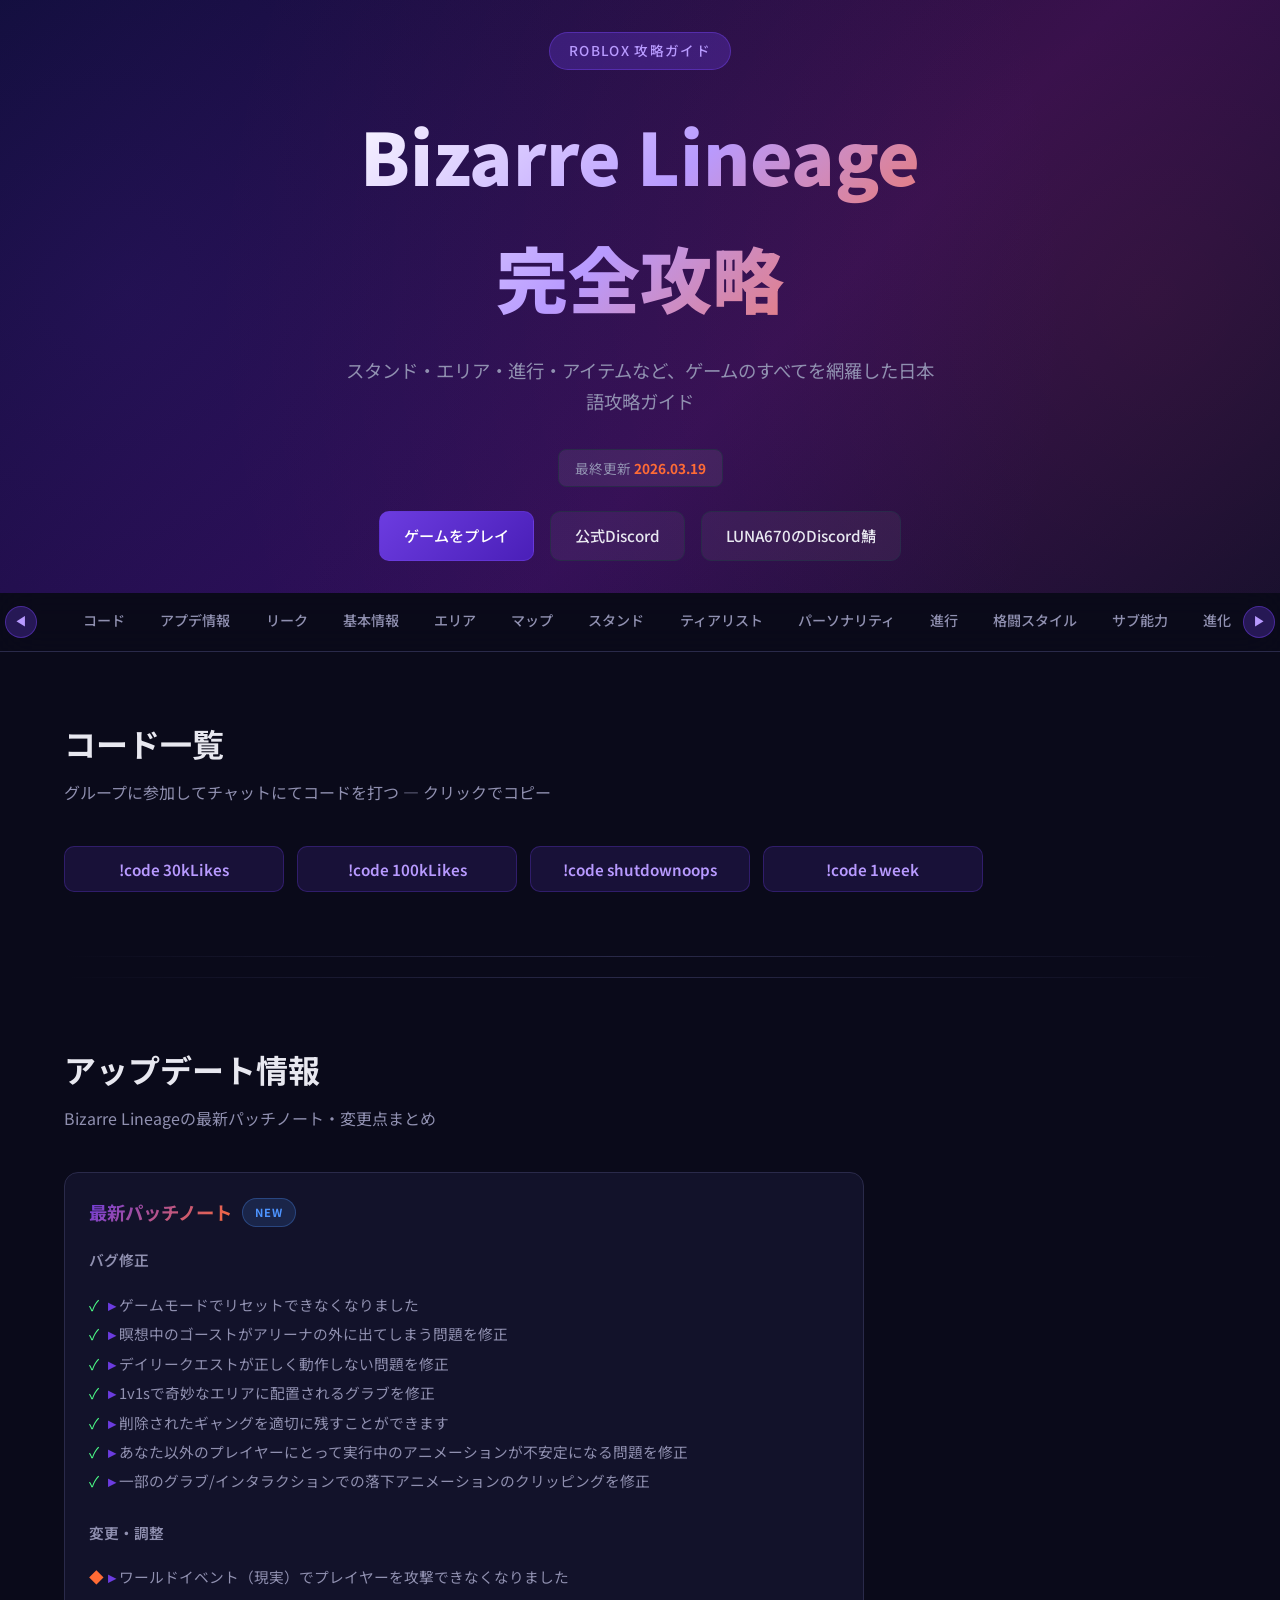
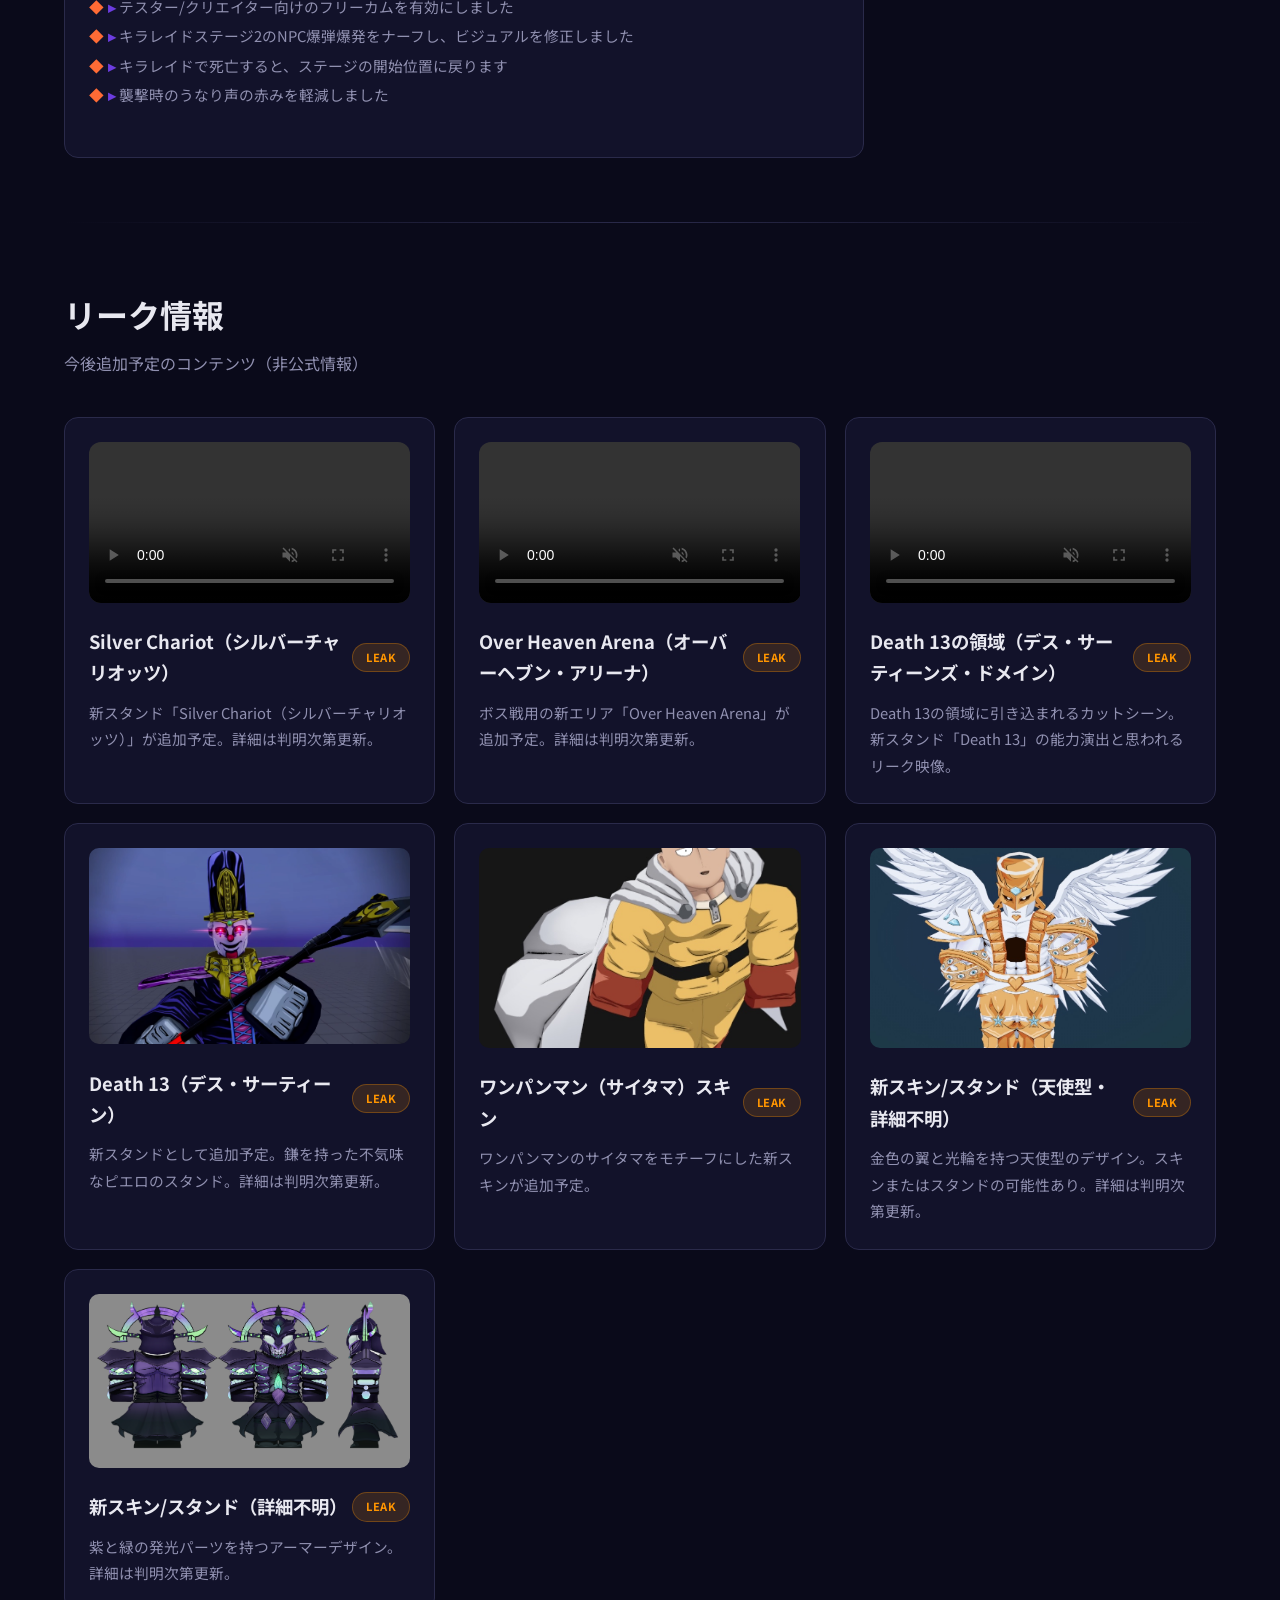
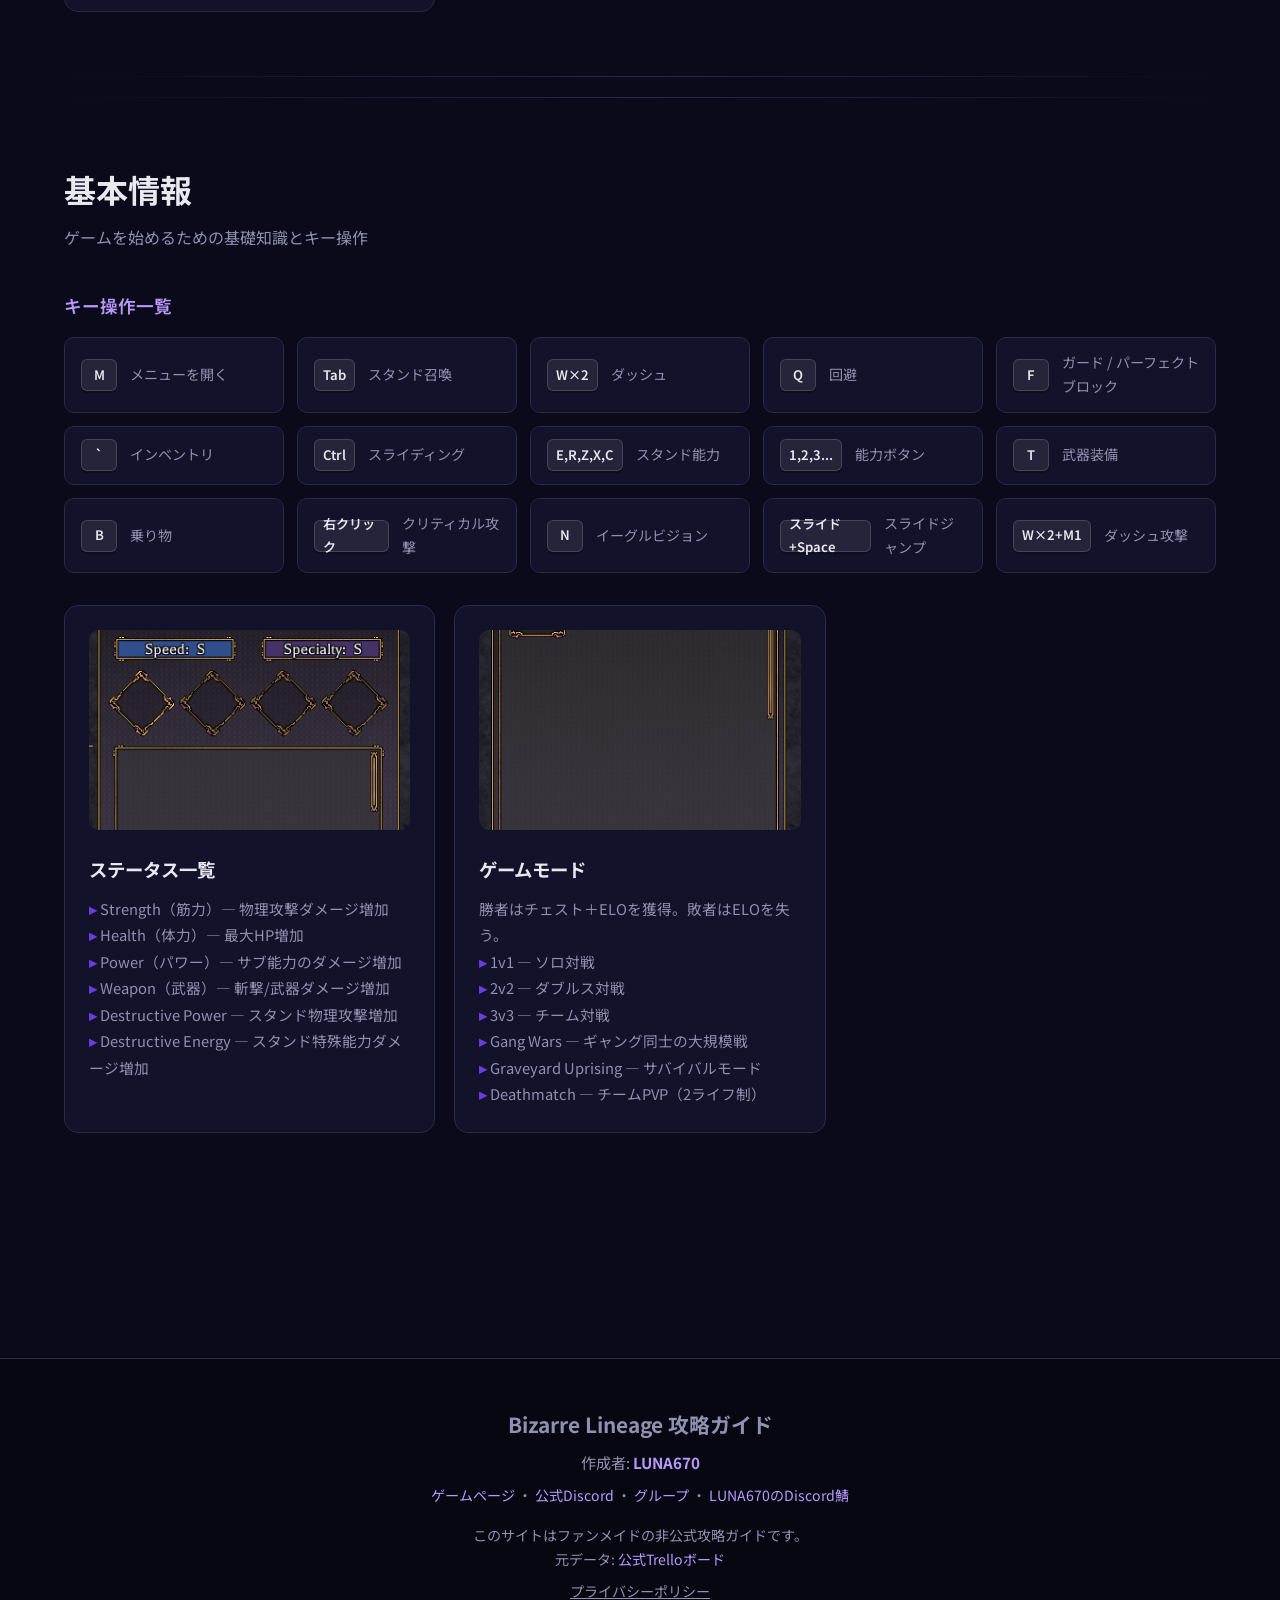
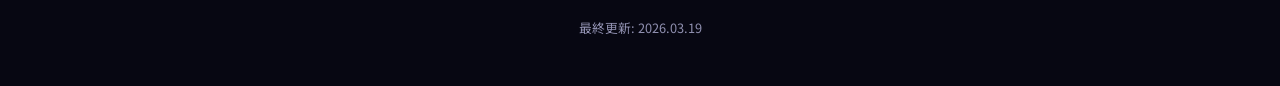
==== index.html @ 21f1dd63 "操作ビジュアル（キーボード・マウス図）セクションを削除 Co-Authored-By: Claude Opus 4.6 <noreply@anthropic.com>" ====
<!DOCTYPE html>
<html lang="ja">
<head>
    <meta charset="UTF-8">
    <meta name="viewport" content="width=device-width, initial-scale=1.0">
    <meta name="google-site-verification" content="OjzLDpk0ZIFm3S5Yfvn5ToalkK1sx17Od5MJH7kZYPw">
    <title>Roblox Bizarre Lineage 攻略 | Tier List / スタンド一覧</title>
    <meta name="description" content="Roblox Bizarre Lineageの日本語攻略ガイド。スタンドTier List・エリア・進行・アイテムなど、ゲームのすべてを網羅。">
    <meta property="og:title" content="Roblox Bizarre Lineage 攻略 | Tier List / スタンド一覧">
    <meta property="og:description" content="Roblox Bizarre Lineageの日本語攻略ガイド。スタンドTier List・エリア・進行・アイテムなど、ゲームのすべてを網羅。">
    <meta property="og:url" content="https://bizarre-lineage-guide.com/">
    <meta property="og:type" content="website">
    <meta property="og:site_name" content="Bizarre Lineage 攻略Wiki">
    <meta name="twitter:card" content="summary_large_image">
    <link rel="canonical" href="https://bizarre-lineage-guide.com/">
    <link rel="preconnect" href="https://fonts.googleapis.com">
    <link rel="preconnect" href="https://fonts.gstatic.com" crossorigin>
    <link href="https://fonts.googleapis.com/css2?family=Noto+Sans+JP:wght@300;400;500;700;900&display=swap" rel="stylesheet">
    <link rel="stylesheet" href="style.css">
    <script async src="https://pagead2.googlesyndication.com/pagead/js/adsbygoogle.js?client=ca-pub-7690063812675714" crossorigin="anonymous"></script>
</head>
<body>

<header class="hero">
    <div class="hero-content">
        <div class="hero-badge">ROBLOX 攻略ガイド</div>
        <h1>Bizarre Lineage<br>完全攻略</h1>
        <p>スタンド・エリア・進行・アイテムなど、ゲームのすべてを網羅した日本語攻略ガイド</p>
        <div style="display:flex; gap:1.5rem; justify-content:center; flex-wrap:wrap; margin-bottom:1.5rem;">
            <div style="background:rgba(255,255,255,.07); border:1px solid var(--border); border-radius:8px; padding:.4rem 1rem; font-size:.85rem;">
                <span style="color:var(--text-dim);">最終更新</span> <strong style="color:#ff6b35;">2026.03.19</strong>
            </div>
        </div>
        <div class="hero-links">
            <a href="https://www.roblox.com/games/14890802310/Bizarre-Lineage" target="_blank" class="btn-primary">ゲームをプレイ</a>
            <a href="https://discord.gg/bizarrelineage" target="_blank" class="btn-secondary">公式Discord</a>
            <a href="https://discord.gg/YpDSv6cF3Q" target="_blank" class="btn-secondary">LUNA670のDiscord鯖</a>
        </div>
    </div>
</header>

<nav class="nav-sticky">
    <button class="nav-arrow nav-arrow-left" onclick="document.querySelector('.nav-inner').scrollBy({left:-200,behavior:'smooth'})" aria-label="左へスクロール">&#9664;</button>
    <div class="nav-inner">
        <a href="#codes" class="nav-link">コード</a>
        <a href="#updates" class="nav-link">アプデ情報</a>
        <a href="#leaks" class="nav-link">リーク</a>
        <a href="#basics" class="nav-link">基本情報</a>
        <a href="areas.html" class="nav-link">エリア</a>
        <a href="map.html" class="nav-link">マップ</a>
        <a href="stands.html" class="nav-link">スタンド</a>
        <a href="stands.html#tierlist" class="nav-link">ティアリスト</a>
        <a href="fighting.html#personalities" class="nav-link">パーソナリティ</a>
        <a href="progression.html" class="nav-link">進行</a>
        <a href="fighting.html" class="nav-link">格闘スタイル</a>
        <a href="fighting.html#sub-abilities" class="nav-link">サブ能力</a>
        <a href="progression.html#evolutions" class="nav-link">進化</a>
        <a href="items.html" class="nav-link">アイテム</a>
        <a href="mechanics.html" class="nav-link">ゲーム仕様</a>
        <a href="mechanics.html#traits" class="nav-link">トレイト</a>
        <a href="mechanics.html#skins" class="nav-link">スキン</a>
        <a href="mechanics.html#accessories" class="nav-link">アクセサリー</a>
        <a href="npcs.html" class="nav-link">NPC</a>
        <a href="npcs.html#comments" class="nav-link">コメント</a>
    </div>
    <button class="nav-arrow nav-arrow-right" onclick="document.querySelector('.nav-inner').scrollBy({left:200,behavior:'smooth'})" aria-label="右へスクロール">&#9654;</button>
</nav>

<main class="container">

    <!-- ===== コード ===== -->
    <section id="codes">
        <div class="section-header">
            <h2>コード一覧</h2>
            <p>グループに参加してチャットにてコードを打つ — クリックでコピー</p>
        </div>
        <div style="display:grid; grid-template-columns:repeat(auto-fill,minmax(220px,1fr)); gap:.8rem;">
            <button class="code-copy-btn" onclick="copyCode(this)">!code 30kLikes</button>
            <button class="code-copy-btn" onclick="copyCode(this)">!code 100kLikes</button>
            <button class="code-copy-btn" onclick="copyCode(this)">!code shutdownoops</button>
            <button class="code-copy-btn" onclick="copyCode(this)">!code 1week</button>
        </div>
    </section>

    <hr class="section-divider">

    <!-- 広告: セクション間 -->
    <div style="text-align:center; margin:20px auto; max-width:800px;">
        <ins class="adsbygoogle"
             style="display:block"
             data-ad-format="autorelaxed"
             data-ad-client="ca-pub-7690063812675714"
             data-ad-slot="6572091550"></ins>
        <script>(adsbygoogle = window.adsbygoogle || []).push({});</script>
    </div>

    <hr class="section-divider">

    <!-- ===== アップデート情報 ===== -->
    <section id="updates">
        <div class="section-header">
            <h2>アップデート情報</h2>
            <p>Bizarre Lineageの最新パッチノート・変更点まとめ</p>
        </div>

        <div class="card" style="max-width:800px;">
            <h3 style="display:flex; align-items:center; gap:.6rem; margin-bottom:1.2rem;">
                <span style="background:linear-gradient(135deg,var(--primary),var(--accent)); -webkit-background-clip:text; -webkit-text-fill-color:transparent; background-clip:text;">最新パッチノート</span>
                <span class="rarity-badge rarity-rare" style="font-size:.7rem;">NEW</span>
            </h3>

            <p class="sub-label">バグ修正</p>
            <ul style="list-style:none; padding:0; margin-bottom:1.5rem;">
                <li style="color:var(--text-dim); font-size:.92rem; line-height:2; padding-left:1.2rem; position:relative;"><span style="position:absolute; left:0; color:var(--uncommon);">&#10003;</span>ゲームモードでリセットできなくなりました</li>
                <li style="color:var(--text-dim); font-size:.92rem; line-height:2; padding-left:1.2rem; position:relative;"><span style="position:absolute; left:0; color:var(--uncommon);">&#10003;</span>瞑想中のゴーストがアリーナの外に出てしまう問題を修正</li>
                <li style="color:var(--text-dim); font-size:.92rem; line-height:2; padding-left:1.2rem; position:relative;"><span style="position:absolute; left:0; color:var(--uncommon);">&#10003;</span>デイリークエストが正しく動作しない問題を修正</li>
                <li style="color:var(--text-dim); font-size:.92rem; line-height:2; padding-left:1.2rem; position:relative;"><span style="position:absolute; left:0; color:var(--uncommon);">&#10003;</span>1v1sで奇妙なエリアに配置されるグラブを修正</li>
                <li style="color:var(--text-dim); font-size:.92rem; line-height:2; padding-left:1.2rem; position:relative;"><span style="position:absolute; left:0; color:var(--uncommon);">&#10003;</span>削除されたギャングを適切に残すことができます</li>
                <li style="color:var(--text-dim); font-size:.92rem; line-height:2; padding-left:1.2rem; position:relative;"><span style="position:absolute; left:0; color:var(--uncommon);">&#10003;</span>あなた以外のプレイヤーにとって実行中のアニメーションが不安定になる問題を修正</li>
                <li style="color:var(--text-dim); font-size:.92rem; line-height:2; padding-left:1.2rem; position:relative;"><span style="position:absolute; left:0; color:var(--uncommon);">&#10003;</span>一部のグラブ/インタラクションでの落下アニメーションのクリッピングを修正</li>
            </ul>

            <p class="sub-label">変更・調整</p>
            <ul style="list-style:none; padding:0; margin-bottom:1.5rem;">
                <li style="color:var(--text-dim); font-size:.92rem; line-height:2; padding-left:1.2rem; position:relative;"><span style="position:absolute; left:0; color:var(--accent);">&#9670;</span>ワールドイベント（現実）でプレイヤーを攻撃できなくなりました</li>
                <li style="color:var(--text-dim); font-size:.92rem; line-height:2; padding-left:1.2rem; position:relative;"><span style="position:absolute; left:0; color:var(--accent);">&#9670;</span>テスター/クリエイター向けのフリーカムを有効にしました</li>
                <li style="color:var(--text-dim); font-size:.92rem; line-height:2; padding-left:1.2rem; position:relative;"><span style="position:absolute; left:0; color:var(--accent);">&#9670;</span>キラレイドステージ2のNPC爆弾爆発をナーフし、ビジュアルを修正しました</li>
                <li style="color:var(--text-dim); font-size:.92rem; line-height:2; padding-left:1.2rem; position:relative;"><span style="position:absolute; left:0; color:var(--accent);">&#9670;</span>キラレイドで死亡すると、ステージの開始位置に戻ります</li>
                <li style="color:var(--text-dim); font-size:.92rem; line-height:2; padding-left:1.2rem; position:relative;"><span style="position:absolute; left:0; color:var(--accent);">&#9670;</span>襲撃時のうなり声の赤みを軽減しました</li>
            </ul>

        </div>
    </section>

    <hr class="section-divider">

    <!-- ===== リーク情報 ===== -->
    <section id="leaks">
        <div class="section-header">
            <h2>リーク情報</h2>
            <p>今後追加予定のコンテンツ（非公式情報）</p>
        </div>

        <div class="card-grid">
            <div class="card">
                <video src="images/SCAwk.mp4" class="card-img" controls muted playsinline preload="metadata" style="width:100%; border-radius:12px;"></video>
                <h3 style="display:flex; align-items:center; gap:.6rem;">
                    Silver Chariot（シルバーチャリオッツ）
                    <span class="rarity-badge rarity-legendary" style="font-size:.7rem;">LEAK</span>
                </h3>
                <p style="color:var(--text-dim); font-size:.92rem;">新スタンド「Silver Chariot（シルバーチャリオッツ）」が追加予定。詳細は判明次第更新。</p>
            </div>
            <div class="card">
                <video src="images/OverHeaven.mp4" class="card-img" controls muted playsinline preload="metadata" style="width:100%; border-radius:12px;"></video>
                <h3 style="display:flex; align-items:center; gap:.6rem;">
                    Over Heaven Arena（オーバーヘブン・アリーナ）
                    <span class="rarity-badge rarity-legendary" style="font-size:.7rem;">LEAK</span>
                </h3>
                <p style="color:var(--text-dim); font-size:.92rem;">ボス戦用の新エリア「Over Heaven Arena」が追加予定。詳細は判明次第更新。</p>
            </div>
            <div class="card">
                <video src="images/Death132.mp4" class="card-img" controls muted playsinline preload="metadata" style="width:100%; border-radius:12px;"></video>
                <h3 style="display:flex; align-items:center; gap:.6rem;">
                    Death 13の領域（デス・サーティーンズ・ドメイン）
                    <span class="rarity-badge rarity-legendary" style="font-size:.7rem;">LEAK</span>
                </h3>
                <p style="color:var(--text-dim); font-size:.92rem;">Death 13の領域に引き込まれるカットシーン。新スタンド「Death 13」の能力演出と思われるリーク映像。</p>
            </div>
            <div class="card">
                <img src="images/death13_leak.png" alt="Death 13 リーク" class="card-img" loading="lazy">
                <h3 style="display:flex; align-items:center; gap:.6rem;">
                    Death 13（デス・サーティーン）
                    <span class="rarity-badge rarity-legendary" style="font-size:.7rem;">LEAK</span>
                </h3>
                <p style="color:var(--text-dim); font-size:.92rem;">新スタンドとして追加予定。鎌を持った不気味なピエロのスタンド。詳細は判明次第更新。</p>
            </div>
            <div class="card">
                <img src="images/leak-onepunchman-skin.png" alt="ワンパンマン スキン リーク" class="card-img" loading="lazy">
                <h3 style="display:flex; align-items:center; gap:.6rem;">
                    ワンパンマン（サイタマ）スキン
                    <span class="rarity-badge rarity-legendary" style="font-size:.7rem;">LEAK</span>
                </h3>
                <p style="color:var(--text-dim); font-size:.92rem;">ワンパンマンのサイタマをモチーフにした新スキンが追加予定。</p>
            </div>
            <div class="card">
                <img src="images/leak-golden-angel.png" alt="金色の天使 リーク" class="card-img" loading="lazy">
                <h3 style="display:flex; align-items:center; gap:.6rem;">
                    新スキン/スタンド（天使型・詳細不明）
                    <span class="rarity-badge rarity-legendary" style="font-size:.7rem;">LEAK</span>
                </h3>
                <p style="color:var(--text-dim); font-size:.92rem;">金色の翼と光輪を持つ天使型のデザイン。スキンまたはスタンドの可能性あり。詳細は判明次第更新。</p>
            </div>
            <div class="card">
                <img src="images/leak-purple-samurai.png" alt="紫の侍アーマー リーク" class="card-img" loading="lazy">
                <h3 style="display:flex; align-items:center; gap:.6rem;">
                    新スキン/スタンド（詳細不明）
                    <span class="rarity-badge rarity-legendary" style="font-size:.7rem;">LEAK</span>
                </h3>
                <p style="color:var(--text-dim); font-size:.92rem;">紫と緑の発光パーツを持つアーマーデザイン。詳細は判明次第更新。</p>
            </div>
        </div>
    </section>

    <hr class="section-divider">

    <!-- 広告: セクション間 -->
    <div style="text-align:center; margin:20px auto; max-width:800px;">
        <ins class="adsbygoogle"
             style="display:block"
             data-ad-format="autorelaxed"
             data-ad-client="ca-pub-7690063812675714"
             data-ad-slot="6572091550"></ins>
        <script>(adsbygoogle = window.adsbygoogle || []).push({});</script>
    </div>

    <hr class="section-divider">

    <!-- ===== 基本情報 ===== -->
    <section id="basics">
        <div class="section-header">
            <h2>基本情報</h2>
            <p>ゲームを始めるための基礎知識とキー操作</p>
        </div>

        <h3 class="sub-label">キー操作一覧</h3>
        <div class="keybind-grid" style="margin-bottom:2rem;">
            <div class="keybind"><kbd>M</kbd><span>メニューを開く</span></div>
            <div class="keybind"><kbd>Tab</kbd><span>スタンド召喚</span></div>
            <div class="keybind"><kbd>W×2</kbd><span>ダッシュ</span></div>
            <div class="keybind"><kbd>Q</kbd><span>回避</span></div>
            <div class="keybind"><kbd>F</kbd><span>ガード / パーフェクトブロック</span></div>
            <div class="keybind"><kbd>`</kbd><span>インベントリ</span></div>
            <div class="keybind"><kbd>Ctrl</kbd><span>スライディング</span></div>
            <div class="keybind"><kbd>E,R,Z,X,C</kbd><span>スタンド能力</span></div>
            <div class="keybind"><kbd>1,2,3...</kbd><span>能力ボタン</span></div>
            <div class="keybind"><kbd>T</kbd><span>武器装備</span></div>
            <div class="keybind"><kbd>B</kbd><span>乗り物</span></div>
            <div class="keybind"><kbd>右クリック</kbd><span>クリティカル攻撃</span></div>
            <div class="keybind"><kbd>N</kbd><span>イーグルビジョン</span></div>
            <div class="keybind"><kbd>スライド+Space</kbd><span>スライドジャンプ</span></div>
            <div class="keybind"><kbd>W×2+M1</kbd><span>ダッシュ攻撃</span></div>
        </div>

        <div class="card-grid">
            <div class="card">
                <img src="images/b4ab077ac46b.png" alt="メニュー" class="card-img" loading="lazy">
                <h3>ステータス一覧</h3>
                <ul>
                    <li>Strength（筋力）— 物理攻撃ダメージ増加</li>
                    <li>Health（体力）— 最大HP増加</li>
                    <li>Power（パワー）— サブ能力のダメージ増加</li>
                    <li>Weapon（武器）— 斬撃/武器ダメージ増加</li>
                    <li>Destructive Power — スタンド物理攻撃増加</li>
                    <li>Destructive Energy — スタンド特殊能力ダメージ増加</li>
                </ul>
            </div>
            <div class="card">
                <img src="images/0baf09f88f7b.png" alt="ゲームモード" class="card-img" loading="lazy">
                <h3>ゲームモード</h3>
                <p>勝者はチェスト＋ELOを獲得。敗者はELOを失う。</p>
                <ul>
                    <li>1v1 — ソロ対戦</li>
                    <li>2v2 — ダブルス対戦</li>
                    <li>3v3 — チーム対戦</li>
                    <li>Gang Wars — ギャング同士の大規模戦</li>
                    <li>Graveyard Uprising — サバイバルモード</li>
                    <li>Deathmatch — チームPVP（2ライフ制）</li>
                </ul>
            </div>
        </div>
    </section>

    <!-- 広告 -->
    <div style="text-align:center; margin:2rem auto; max-width:100%; overflow:hidden;">
        <ins class="adsbygoogle"
             style="display:inline-block;width:728px;height:90px"
             data-ad-client="ca-pub-7690063812675714"
             data-ad-slot="9898425606"></ins>
        <script>(adsbygoogle = window.adsbygoogle || []).push({});</script>
    </div>

</main>

<footer>
    <div class="footer-inner">
        <p style="margin-bottom:.5rem; font-weight:700; font-size:1.3rem;">Bizarre Lineage 攻略ガイド</p>
        <p style="margin-bottom:.5rem; font-size:.95rem;">作成者: <strong style="color:#b89aff;">LUNA670</strong></p>
        <p style="margin-bottom:1rem;">
            <a href="https://www.roblox.com/games/14890802310/Bizarre-Lineage" target="_blank">ゲームページ</a> ・
            <a href="https://discord.gg/bizarrelineage" target="_blank">公式Discord</a> ・
            <a href="https://www.roblox.com/communities/33161040/Bizarre-Collective" target="_blank">グループ</a> ・
            <a href="https://discord.gg/YpDSv6cF3Q" target="_blank">LUNA670のDiscord鯖</a>
        </p>
        <p>このサイトはファンメイドの非公式攻略ガイドです。<br>元データ: <a href="https://trello.com/b/wtzgwqIf" target="_blank">公式Trelloボード</a></p>
        <p style="margin-top:.5rem;"><a href="#" onclick="document.getElementById('privacy-modal').style.display='flex';return false;" style="color:var(--text-dim); text-decoration:underline;">プライバシーポリシー</a></p>
        <p style="margin-top:.8rem; font-size:.8rem; color:var(--text-dim);">最終更新: 2026.03.19</p>
    </div>
</footer>

<!-- プライバシーポリシー モーダル -->
<div id="privacy-modal" style="display:none; position:fixed; inset:0; z-index:9999; background:rgba(0,0,0,.7); align-items:center; justify-content:center; padding:1rem;" onclick="if(event.target===this)this.style.display='none'">
    <div style="background:var(--card-bg,#1a1a2e); border:1px solid var(--border,#333); border-radius:12px; max-width:640px; width:100%; max-height:80vh; overflow-y:auto; padding:2rem; position:relative;">
        <button onclick="document.getElementById('privacy-modal').style.display='none'" style="position:absolute; top:1rem; right:1rem; background:none; border:none; color:#fff; font-size:1.5rem; cursor:pointer;">&times;</button>
        <h2 style="margin-top:0; font-size:1.3rem;">プライバシーポリシー</h2>
        <p style="font-size:.9rem; line-height:1.8; color:var(--text-dim,#aaa);">
            当サイト（bizarre-lineage-guide.com）は、以下の方針に基づき運営しています。
        </p>
        <h3 style="font-size:1rem; margin-top:1.2rem;">広告について</h3>
        <p style="font-size:.85rem; line-height:1.8; color:var(--text-dim,#aaa);">
            当サイトでは、Google AdSense による広告配信を行っています。Google はユーザーの興味に基づいた広告を表示するために Cookie を使用することがあります。詳しくは <a href="https://policies.google.com/technologies/ads?hl=ja" target="_blank" style="color:#ff6b35;">Google のポリシー</a>をご確認ください。
        </p>
        <h3 style="font-size:1rem; margin-top:1.2rem;">アクセス解析について</h3>
        <p style="font-size:.85rem; line-height:1.8; color:var(--text-dim,#aaa);">
            当サイトでは、Google Analytics を利用してアクセス情報を収集しています。データは匿名で収集されており、個人を特定するものではありません。詳しくは <a href="https://marketingplatform.google.com/about/analytics/terms/jp/" target="_blank" style="color:#ff6b35;">Google Analytics 利用規約</a>をご確認ください。
        </p>
        <h3 style="font-size:1rem; margin-top:1.2rem;">コメント機能について</h3>
        <p style="font-size:.85rem; line-height:1.8; color:var(--text-dim,#aaa);">
            当サイトのコメント機能は匿名で利用できます。投稿内容は Firebase Firestore に保存されますが、個人情報の入力は不要です。
        </p>
        <h3 style="font-size:1rem; margin-top:1.2rem;">免責事項</h3>
        <p style="font-size:.85rem; line-height:1.8; color:var(--text-dim,#aaa);">
            当サイトは「Bizarre Lineage」の非公式ファンサイトです。掲載情報の正確性には努めていますが、内容を保証するものではありません。ゲーム内のデータや仕様は予告なく変更される場合があります。
        </p>
        <h3 style="font-size:1rem; margin-top:1.2rem;">お問い合わせ</h3>
        <p style="font-size:.85rem; line-height:1.8; color:var(--text-dim,#aaa);">
            ご質問やご要望は <a href="https://discord.gg/YpDSv6cF3Q" target="_blank" style="color:#ff6b35;">Discord サーバー</a>までお願いします。
        </p>
    </div>
</div>

<script>
    function copyCode(btn) {
        navigator.clipboard.writeText(btn.textContent).then(() => {
            const orig = btn.textContent;
            btn.textContent = 'Copied!';
            btn.classList.add('copied');
            setTimeout(() => { btn.textContent = orig; btn.classList.remove('copied'); }, 1500);
        });
    }
    const sections = document.querySelectorAll('section[id]');
    const navLinks = document.querySelectorAll('.nav-link[href^="#"]');
    window.addEventListener('scroll', () => {
        let current = '';
        sections.forEach(s => { if (scrollY >= s.offsetTop - 100) current = s.id; });
        navLinks.forEach(l => { l.classList.toggle('active', l.getAttribute('href') === '#' + current); });
    });
    navLinks.forEach(l => l.addEventListener('click', e => {
        e.preventDefault();
        document.querySelector(l.getAttribute('href'))?.scrollIntoView({ behavior:'smooth', block:'start' });
    }));
</script>

<script async src="https://www.googletagmanager.com/gtag/js?id=G-JEYRF0CQYB"></script>
<script>
    window.dataLayer = window.dataLayer || [];
    function gtag(){dataLayer.push(arguments);}
    gtag('js', new Date());
    gtag('config', 'G-JEYRF0CQYB');
</script>
</body>
</html>
---- style.css ----
:root {
    --primary: #6c3ce0; --primary-dark: #4a1fb8;
    --accent: #ff6b35; --accent-glow: #ff8c5a;
    --bg-dark: #0a0a1a; --bg-card: #12122a; --bg-card-hover: #1a1a3a;
    --text: #e8e8f0; --text-dim: #9090b0; --border: #2a2a4a;
    --legendary: #ff9500; --mythical: #b44dff; --rare: #4d94ff;
    --uncommon: #4dff88; --common: #999; --secret: #ff4d6a;
}
* { margin:0; padding:0; box-sizing:border-box; }
body { font-family:'Noto Sans JP',sans-serif; background:var(--bg-dark); color:var(--text); line-height:1.7; overflow-x:hidden; }

/* Hero */
.hero { position:relative; min-height:60vh; display:flex; align-items:center; justify-content:center; text-align:center; background:linear-gradient(135deg,#0a0a2e,#1a0a3e 30%,#2a0a4e 60%,#0a0a2e); overflow:hidden; }
.hero::before { content:''; position:absolute; top:-50%; left:-50%; width:200%; height:200%; background:radial-gradient(circle at 30% 50%,rgba(108,60,224,.15),transparent 50%),radial-gradient(circle at 70% 50%,rgba(255,107,53,.1),transparent 50%); animation:hf 15s ease-in-out infinite; }
@keyframes hf { 0%,100%{transform:translate(0,0)} 50%{transform:translate(-2%,2%) rotate(1deg)} }
.hero-content { position:relative; z-index:2; padding:2rem; }
.hero-badge { display:inline-block; background:rgba(108,60,224,.3); border:1px solid rgba(108,60,224,.5); padding:.4rem 1.2rem; border-radius:50px; font-size:.85rem; font-weight:500; letter-spacing:.1em; color:#b89aff; margin-bottom:1.5rem; }
.hero h1 { font-size:clamp(2.5rem,6vw,4.5rem); font-weight:900; background:linear-gradient(135deg,#fff,#b89aff 50%,#ff6b35); -webkit-background-clip:text; -webkit-text-fill-color:transparent; background-clip:text; margin-bottom:1rem; }
.hero p { font-size:1.15rem; color:var(--text-dim); max-width:600px; margin:0 auto 2rem; }
.hero-links { display:flex; gap:1rem; justify-content:center; flex-wrap:wrap; }
.hero-links a { display:inline-flex; align-items:center; gap:.5rem; padding:.7rem 1.5rem; border-radius:10px; text-decoration:none; font-weight:500; font-size:.95rem; transition:all .3s; }
.btn-primary { background:linear-gradient(135deg,var(--primary),var(--primary-dark)); color:#fff; border:1px solid rgba(108,60,224,.5); }
.btn-primary:hover { transform:translateY(-2px); box-shadow:0 8px 25px rgba(108,60,224,.4); }
.btn-secondary { background:rgba(255,255,255,.05); color:var(--text); border:1px solid var(--border); }
.btn-secondary:hover { background:rgba(255,255,255,.1); transform:translateY(-2px); }

/* Site Header (subpages) */
.site-header { background:linear-gradient(135deg,#0a0a2e,#1a0a3e 50%,#0a0a2e); border-bottom:1px solid var(--border); padding:1.5rem 0; }
.site-header-inner { max-width:1200px; margin:0 auto; padding:0 1.5rem; display:flex; align-items:center; justify-content:space-between; flex-wrap:wrap; gap:.8rem; }
.site-logo { font-size:1.5rem; font-weight:900; background:linear-gradient(135deg,#fff,#b89aff 50%,#ff6b35); -webkit-background-clip:text; -webkit-text-fill-color:transparent; background-clip:text; text-decoration:none; }
.site-header-badge { display:inline-block; background:rgba(108,60,224,.3); border:1px solid rgba(108,60,224,.5); padding:.25rem .8rem; border-radius:50px; font-size:.78rem; font-weight:500; letter-spacing:.1em; color:#b89aff; }

/* Nav */
.nav-sticky { position:sticky; top:0; z-index:100; background:rgba(10,10,26,.9); backdrop-filter:blur(20px); border-bottom:1px solid var(--border); display:flex; align-items:center; }
.nav-arrow { background:rgba(108,60,224,.3); border:1px solid rgba(108,60,224,.5); color:#b89aff; width:32px; height:32px; border-radius:50%; cursor:pointer; font-size:.8rem; display:flex; align-items:center; justify-content:center; flex-shrink:0; margin:0 .3rem; transition:all .3s; }
.nav-arrow:hover { background:rgba(108,60,224,.6); color:#fff; }
@media (max-width:768px) { .nav-arrow { width:28px; height:28px; font-size:.7rem; margin:0 .15rem; } }
.nav-inner { max-width:1200px; margin:0 auto; padding:0 1.5rem; display:flex; overflow-x:auto; scrollbar-width:thin; scrollbar-color:var(--primary) transparent; -webkit-overflow-scrolling:touch; }
.nav-inner::-webkit-scrollbar { height:4px; }
.nav-inner::-webkit-scrollbar-track { background:transparent; }
.nav-inner::-webkit-scrollbar-thumb { background:var(--primary); border-radius:4px; }
.nav-link { padding:1rem 1.1rem; color:var(--text-dim); text-decoration:none; font-size:.88rem; font-weight:500; white-space:nowrap; border-bottom:2px solid transparent; transition:all .3s; }
.nav-link:hover,.nav-link.active { color:var(--text); border-bottom-color:var(--primary); }

/* Common */
.container { max-width:1200px; margin:0 auto; padding:0 1.5rem; }
section { padding:4rem 0; }
.section-header { margin-bottom:2.5rem; }
.section-header h2 { font-size:2rem; font-weight:700; }
.section-header p { color:var(--text-dim); margin-top:.5rem; }
.section-divider { border:none; height:1px; background:linear-gradient(90deg,transparent,var(--border),transparent); }
.sub-label { font-size:1.1rem; margin-bottom:1rem; color:#b89aff; font-weight:600; }

/* Code Copy */
.code-copy-btn { background:rgba(108,60,224,.15); border:1px solid rgba(108,60,224,.3); border-radius:10px; padding:.7rem 1rem; color:#b89aff; font-size:.95rem; font-weight:600; font-family:'Noto Sans JP',monospace; cursor:pointer; transition:all .3s; text-align:center; }
.code-copy-btn:hover { background:rgba(108,60,224,.3); transform:translateY(-2px); box-shadow:0 4px 15px rgba(108,60,224,.3); }
.code-copy-btn.copied { background:rgba(77,255,136,.15); border-color:rgba(77,255,136,.3); color:var(--uncommon); }

/* Cards */
.card-grid { display:grid; grid-template-columns:repeat(auto-fill,minmax(320px,1fr)); gap:1.2rem; }
.card { background:var(--bg-card); border:1px solid var(--border); border-radius:14px; padding:1.5rem; transition:all .3s; }
.card:hover { background:var(--bg-card-hover); border-color:rgba(108,60,224,.3); transform:translateY(-3px); box-shadow:0 8px 30px rgba(0,0,0,.3); }
.card h3 { font-size:1.15rem; font-weight:700; margin-bottom:.7rem; }
.card p,.card li { color:var(--text-dim); font-size:.92rem; line-height:1.8; }
.card ul { list-style:none; padding:0; }
.card ul li::before { content:'▸ '; color:var(--primary); font-weight:bold; }
.card-img { width:100%; border-radius:10px; margin-bottom:1rem; object-fit:cover; max-height:200px; }

/* Stands */
.stand-grid { display:grid; grid-template-columns:repeat(auto-fill,minmax(340px,1fr)); gap:1.5rem; }
.stand-card { background:var(--bg-card); border:1px solid var(--border); border-radius:16px; overflow:hidden; transition:all .3s; }
.stand-card:hover { transform:translateY(-4px); box-shadow:0 12px 40px rgba(0,0,0,.4); }
.stand-card-header { padding:1.2rem 1.5rem; display:flex; align-items:center; justify-content:space-between; }
.stand-card-header h3 { font-size:1.2rem; font-weight:700; }
.stand-card-img { width:100%; height:220px; object-fit:cover; border-bottom:1px solid var(--border); }
.rarity-badge { padding:.25rem .8rem; border-radius:50px; font-size:.75rem; font-weight:700; letter-spacing:.05em; }
.rarity-legendary { background:rgba(255,149,0,.15); color:var(--legendary); border:1px solid rgba(255,149,0,.3); }
.rarity-mythical { background:rgba(180,77,255,.15); color:var(--mythical); border:1px solid rgba(180,77,255,.3); }
.rarity-rare { background:rgba(77,148,255,.15); color:var(--rare); border:1px solid rgba(77,148,255,.3); }
.rarity-uncommon { background:rgba(77,255,136,.15); color:var(--uncommon); border:1px solid rgba(77,255,136,.3); }
.rarity-common { background:rgba(153,153,153,.15); color:var(--common); border:1px solid rgba(153,153,153,.3); }
.rarity-secret { background:rgba(255,77,106,.15); color:var(--secret); border:1px solid rgba(255,77,106,.3); }
.legendary-border { border-color:rgba(255,149,0,.3); }
.mythical-border { border-color:rgba(180,77,255,.3); }
.rare-border { border-color:rgba(77,148,255,.3); }
.uncommon-border { border-color:rgba(77,255,136,.3); }
.stand-card-body { padding:0 1.5rem 1.5rem; }
.move-list { display:flex; flex-wrap:wrap; gap:.4rem; }
.move-tag { background:rgba(255,255,255,.06); border:1px solid rgba(255,255,255,.08); padding:.3rem .7rem; border-radius:8px; font-size:.82rem; color:var(--text-dim); transition:all .2s; }
.move-tag:hover { background:rgba(108,60,224,.15); border-color:rgba(108,60,224,.3); color:var(--text); }
.move-tag.special { background:rgba(255,107,53,.12); border-color:rgba(255,107,53,.25); color:var(--accent-glow); }

/* Area */
.area-grid { display:grid; grid-template-columns:repeat(auto-fill,minmax(280px,1fr)); gap:1.2rem; }
.area-card { background:var(--bg-card); border:1px solid var(--border); border-radius:14px; padding:1.5rem; transition:all .3s; position:relative; overflow:hidden; }
.area-card::before { content:''; position:absolute; top:0; left:0; right:0; height:3px; background:linear-gradient(90deg,var(--primary),var(--accent)); opacity:0; transition:opacity .3s; }
.area-card:hover::before { opacity:1; }
.area-card:hover { background:var(--bg-card-hover); transform:translateY(-3px); box-shadow:0 8px 30px rgba(0,0,0,.3); }
.area-card h3 { font-size:1.1rem; font-weight:700; margin-bottom:.5rem; }
.bus-stop { display:inline-block; background:rgba(108,60,224,.15); color:#b89aff; padding:.2rem .6rem; border-radius:6px; font-size:.78rem; font-weight:500; margin-bottom:.7rem; }
.area-card p { color:var(--text-dim); font-size:.9rem; }
.npc-tag { display:inline-block; background:rgba(255,255,255,.06); padding:.2rem .6rem; border-radius:6px; font-size:.8rem; margin:.2rem .2rem 0 0; color:var(--text-dim); }

/* Progress */
.progress-steps { display:flex; flex-direction:column; gap:1rem; }
.step { display:flex; gap:1.2rem; align-items:flex-start; }
.step-num { flex-shrink:0; width:40px; height:40px; background:linear-gradient(135deg,var(--primary),var(--primary-dark)); border-radius:12px; display:flex; align-items:center; justify-content:center; font-weight:700; font-size:1.1rem; }
.step-content h4 { font-weight:700; margin-bottom:.3rem; }
.step-content p { color:var(--text-dim); font-size:.92rem; }

/* Table */
.item-table { width:100%; border-collapse:separate; border-spacing:0; background:var(--bg-card); border-radius:14px; overflow:hidden; border:1px solid var(--border); }
.item-table thead th { background:rgba(108,60,224,.12); padding:1rem 1.2rem; text-align:left; font-weight:600; font-size:.9rem; color:#b89aff; border-bottom:1px solid var(--border); }
.item-table tbody td { padding:.8rem 1.2rem; border-bottom:1px solid rgba(255,255,255,.03); font-size:.9rem; color:var(--text-dim); }
.item-table tbody tr:hover td { background:rgba(255,255,255,.02); }
.item-table tbody tr:last-child td { border-bottom:none; }

/* Keybinds */
.keybind-grid { display:grid; grid-template-columns:repeat(auto-fill,minmax(200px,1fr)); gap:.8rem; }
.keybind { display:flex; align-items:center; gap:.8rem; padding:.8rem 1rem; background:var(--bg-card); border:1px solid var(--border); border-radius:10px; }
kbd { display:inline-flex; align-items:center; justify-content:center; min-width:36px; height:32px; padding:0 .5rem; background:rgba(255,255,255,.08); border:1px solid rgba(255,255,255,.15); border-radius:6px; font-family:'Noto Sans JP',monospace; font-size:.82rem; font-weight:600; color:var(--text); box-shadow:0 2px 0 rgba(0,0,0,.3); }
.keybind span { font-size:.88rem; color:var(--text-dim); }

/* Styles */
.style-card { background:var(--bg-card); border:1px solid var(--border); border-radius:14px; padding:1.5rem; margin-bottom:1.2rem; }
.style-card h3 { font-size:1.2rem; font-weight:700; margin-bottom:.3rem; }
.style-card .trainer { color:var(--text-dim); font-size:.88rem; margin-bottom:1rem; }
.style-card-img { width:100%; max-height:180px; object-fit:cover; border-radius:10px; margin-bottom:1rem; }
.style-moves { display:grid; grid-template-columns:repeat(auto-fill,minmax(250px,1fr)); gap:.8rem; }
.style-move { background:rgba(255,255,255,.03); border:1px solid rgba(255,255,255,.05); border-radius:10px; padding:.8rem 1rem; }
.style-move h4 { font-size:.95rem; font-weight:600; margin-bottom:.3rem; }
.style-move p { font-size:.82rem; color:var(--text-dim); }

/* Trait */
.trait-grid { display:grid; grid-template-columns:repeat(auto-fill,minmax(300px,1fr)); gap:1rem; }
.trait-card { background:var(--bg-card); border:1px solid var(--border); border-radius:12px; padding:1.2rem; transition:all .3s; }
.trait-card:hover { background:var(--bg-card-hover); transform:translateY(-2px); }
.trait-card h4 { font-weight:700; margin-bottom:.3rem; display:flex; align-items:center; gap:.5rem; flex-wrap:wrap; }
.trait-source { font-size:.75rem; background:rgba(108,60,224,.15); color:#b89aff; padding:.15rem .5rem; border-radius:4px; }
.trait-card p { font-size:.88rem; color:var(--text-dim); }

/* Personality */
.personality-grid { display:grid; grid-template-columns:repeat(auto-fill,minmax(280px,1fr)); gap:.8rem; }
.personality-card { background:var(--bg-card); border:1px solid var(--border); border-radius:12px; padding:1rem 1.2rem; transition:all .3s; }
.personality-card:hover { background:var(--bg-card-hover); transform:translateY(-2px); }
.personality-card h4 { font-weight:700; font-size:.95rem; margin-bottom:.3rem; display:flex; align-items:center; gap:.5rem; }
.personality-card p { font-size:.85rem; color:var(--text-dim); }

/* DD */
.dd-tiers { display:grid; grid-template-columns:repeat(auto-fill,minmax(200px,1fr)); gap:.8rem; margin-top:1rem; }
.dd-tier { background:var(--bg-card); border:1px solid var(--border); border-radius:10px; padding:1rem; text-align:center; }
.dd-tier .tier-num { font-size:1.5rem; font-weight:900; color:var(--mythical); margin-bottom:.3rem; }
.dd-tier p { font-size:.85rem; color:var(--text-dim); }

/* Sub img */
.sub-img { width:100%; max-height:180px; object-fit:cover; border-radius:10px; margin-bottom:.8rem; }
.gif-preview { width:100%; border-radius:8px; margin-top:.5rem; max-height:140px; object-fit:cover; }

/* Tabs */
.tab-buttons { display:flex; gap:.5rem; flex-wrap:wrap; margin-bottom:1.5rem; }
.tab-btn { padding:.5rem 1.2rem; background:rgba(255,255,255,.05); border:1px solid var(--border); border-radius:10px; color:var(--text-dim); font-family:'Noto Sans JP',sans-serif; font-size:.9rem; font-weight:500; cursor:pointer; transition:all .3s; }
.tab-btn:hover { background:rgba(108,60,224,.15); color:var(--text); }
.tab-btn.active { background:linear-gradient(135deg,var(--primary),var(--primary-dark)); border-color:var(--primary); color:#fff; }
.tab-content { display:none; }
.tab-content.active { display:block; }

/* Perks */
.perk-section { margin-top:.8rem; padding-top:.8rem; border-top:1px solid rgba(255,255,255,.05); }
.perk-section-title { font-size:.78rem; font-weight:600; color:#b89aff; margin-bottom:.5rem; letter-spacing:.05em; }
.perk-item { background:rgba(108,60,224,.06); border:1px solid rgba(108,60,224,.12); border-radius:8px; padding:.5rem .7rem; margin-bottom:.4rem; }
.perk-item h5 { font-size:.82rem; font-weight:600; color:var(--text); margin-bottom:.15rem; }
.perk-item p { font-size:.78rem; color:var(--text-dim); line-height:1.5; }

/* Skin Grid */
.skin-stand-section { margin-bottom:2rem; }
.skin-stand-title { font-size:1.15rem; font-weight:700; margin-bottom:1rem; padding-bottom:.5rem; border-bottom:1px solid var(--border); }
.skin-grid { display:grid; grid-template-columns:repeat(auto-fill,minmax(200px,1fr)); gap:1rem; }
.skin-card { background:var(--bg-card); border:1px solid var(--border); border-radius:12px; overflow:hidden; transition:all .3s; }
.skin-card:hover { transform:translateY(-3px); box-shadow:0 8px 25px rgba(0,0,0,.3); border-color:rgba(108,60,224,.3); }
.skin-card img { width:100%; height:160px; object-fit:cover; }
.skin-card-name { padding:.6rem .8rem; font-size:.85rem; font-weight:600; text-align:center; }

/* Accessory Grid */
.acc-grid { display:grid; grid-template-columns:repeat(auto-fill,minmax(260px,1fr)); gap:1rem; }
.acc-card { background:var(--bg-card); border:1px solid var(--border); border-radius:12px; overflow:hidden; transition:all .3s; display:flex; flex-direction:column; }
.acc-card:hover { transform:translateY(-3px); box-shadow:0 8px 25px rgba(0,0,0,.3); }
.acc-card img { width:100%; height:150px; object-fit:cover; }
.acc-card-body { padding:.8rem 1rem; flex:1; }
.acc-card-body h4 { font-size:.92rem; font-weight:700; margin-bottom:.3rem; }
.acc-card-body p { font-size:.82rem; color:var(--text-dim); }

/* NPC Grid */
.npc-grid { display:grid; grid-template-columns:repeat(auto-fill,minmax(300px,1fr)); gap:1.2rem; }
.npc-card { background:var(--bg-card); border:1px solid var(--border); border-radius:14px; overflow:hidden; transition:all .3s; }
.npc-card:hover { transform:translateY(-3px); box-shadow:0 8px 30px rgba(0,0,0,.3); border-color:rgba(108,60,224,.3); }
.npc-card img { width:100%; height:200px; object-fit:cover; }
.npc-card-body { padding:1rem 1.2rem; }
.npc-card-body h4 { font-size:1rem; font-weight:700; margin-bottom:.3rem; }
.npc-card-body .npc-location { font-size:.82rem; color:#b89aff; margin-bottom:.5rem; }
.npc-card-body p { font-size:.88rem; color:var(--text-dim); }

/* Footer */
footer { background:rgba(0,0,0,.3); border-top:1px solid var(--border); padding:3rem 0; margin-top:2rem; }
.footer-inner { max-width:1200px; margin:0 auto; padding:0 1.5rem; text-align:center; color:var(--text-dim); font-size:.88rem; }
.footer-inner a { color:#b89aff; text-decoration:none; }
.footer-inner a:hover { text-decoration:underline; }

::-webkit-scrollbar { width:8px; }
::-webkit-scrollbar-track { background:var(--bg-dark); }
::-webkit-scrollbar-thumb { background:var(--border); border-radius:4px; }

@media(max-width:768px) {
    .card-grid,.stand-grid,.area-grid,.personality-grid { grid-template-columns:1fr; }
    .keybind-grid { grid-template-columns:repeat(2,1fr); }
    .hero { min-height:50vh; }
    section { padding:2.5rem 0; }
}
@media(max-width:480px) { .keybind-grid { grid-template-columns:1fr; } .hero-links { flex-direction:column; align-items:center; } }

/* Quest Steps (横スクロール) */
.quest-steps-scroll { display:flex; align-items:center; gap:.6rem; overflow-x:auto; padding:.5rem 0 .8rem; scrollbar-width:thin; scrollbar-color:var(--primary) transparent; -webkit-overflow-scrolling:touch; }
.quest-steps-scroll::-webkit-scrollbar { height:4px; }
.quest-steps-scroll::-webkit-scrollbar-track { background:transparent; }
.quest-steps-scroll::-webkit-scrollbar-thumb { background:var(--primary); border-radius:4px; }
.quest-step-card { flex:0 0 180px; background:rgba(108,60,224,.08); border:1px solid rgba(108,60,224,.2); border-radius:12px; padding:.8rem; position:relative; transition:all .3s; }
.quest-step-card:hover { background:rgba(108,60,224,.15); border-color:rgba(108,60,224,.4); transform:translateY(-2px); }
.quest-step-num { display:inline-flex; align-items:center; justify-content:center; width:24px; height:24px; background:linear-gradient(135deg,var(--primary),var(--primary-dark)); border-radius:8px; font-size:.8rem; font-weight:700; margin-bottom:.5rem; }
.quest-step-card h5 { font-size:.85rem; font-weight:700; margin-bottom:.3rem; color:var(--text); }
.quest-step-card p { font-size:.78rem; color:var(--text-dim); line-height:1.5; }
.quest-step-arrow { flex-shrink:0; color:rgba(108,60,224,.5); font-size:.9rem; }
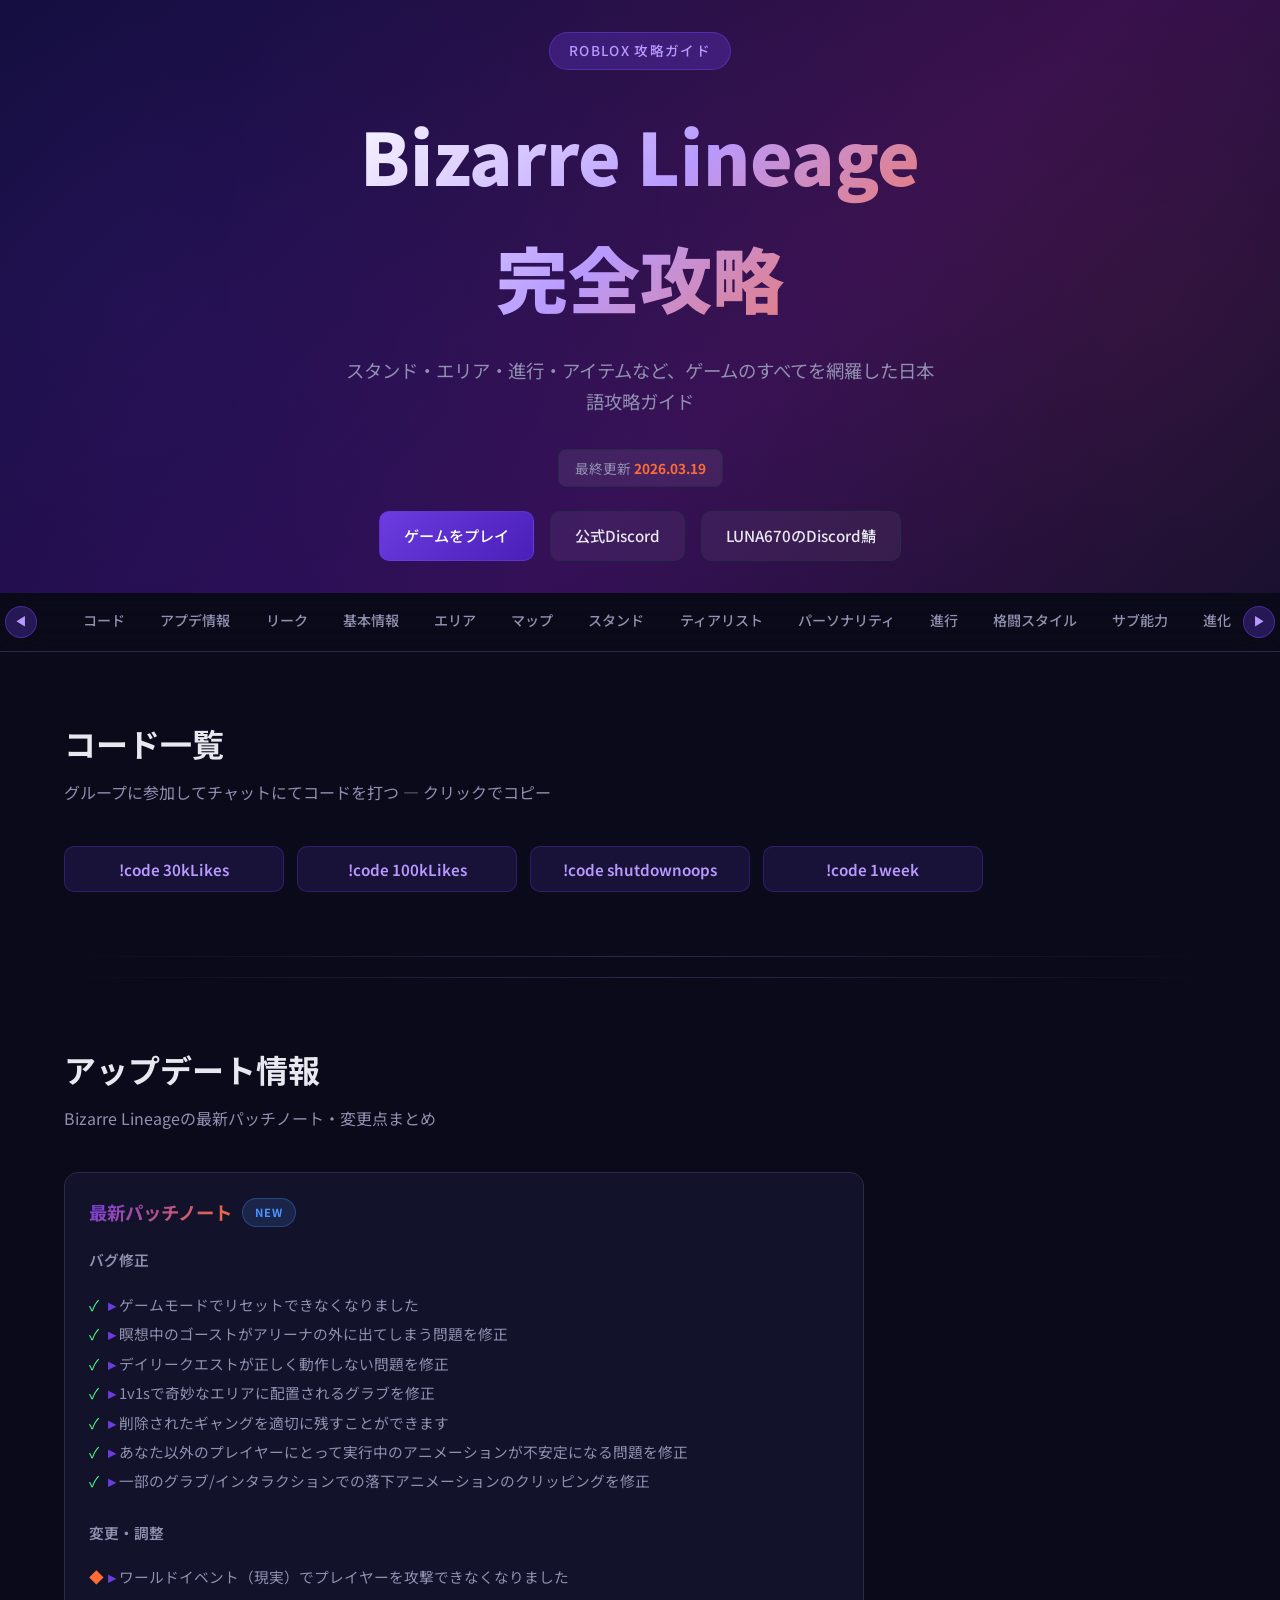
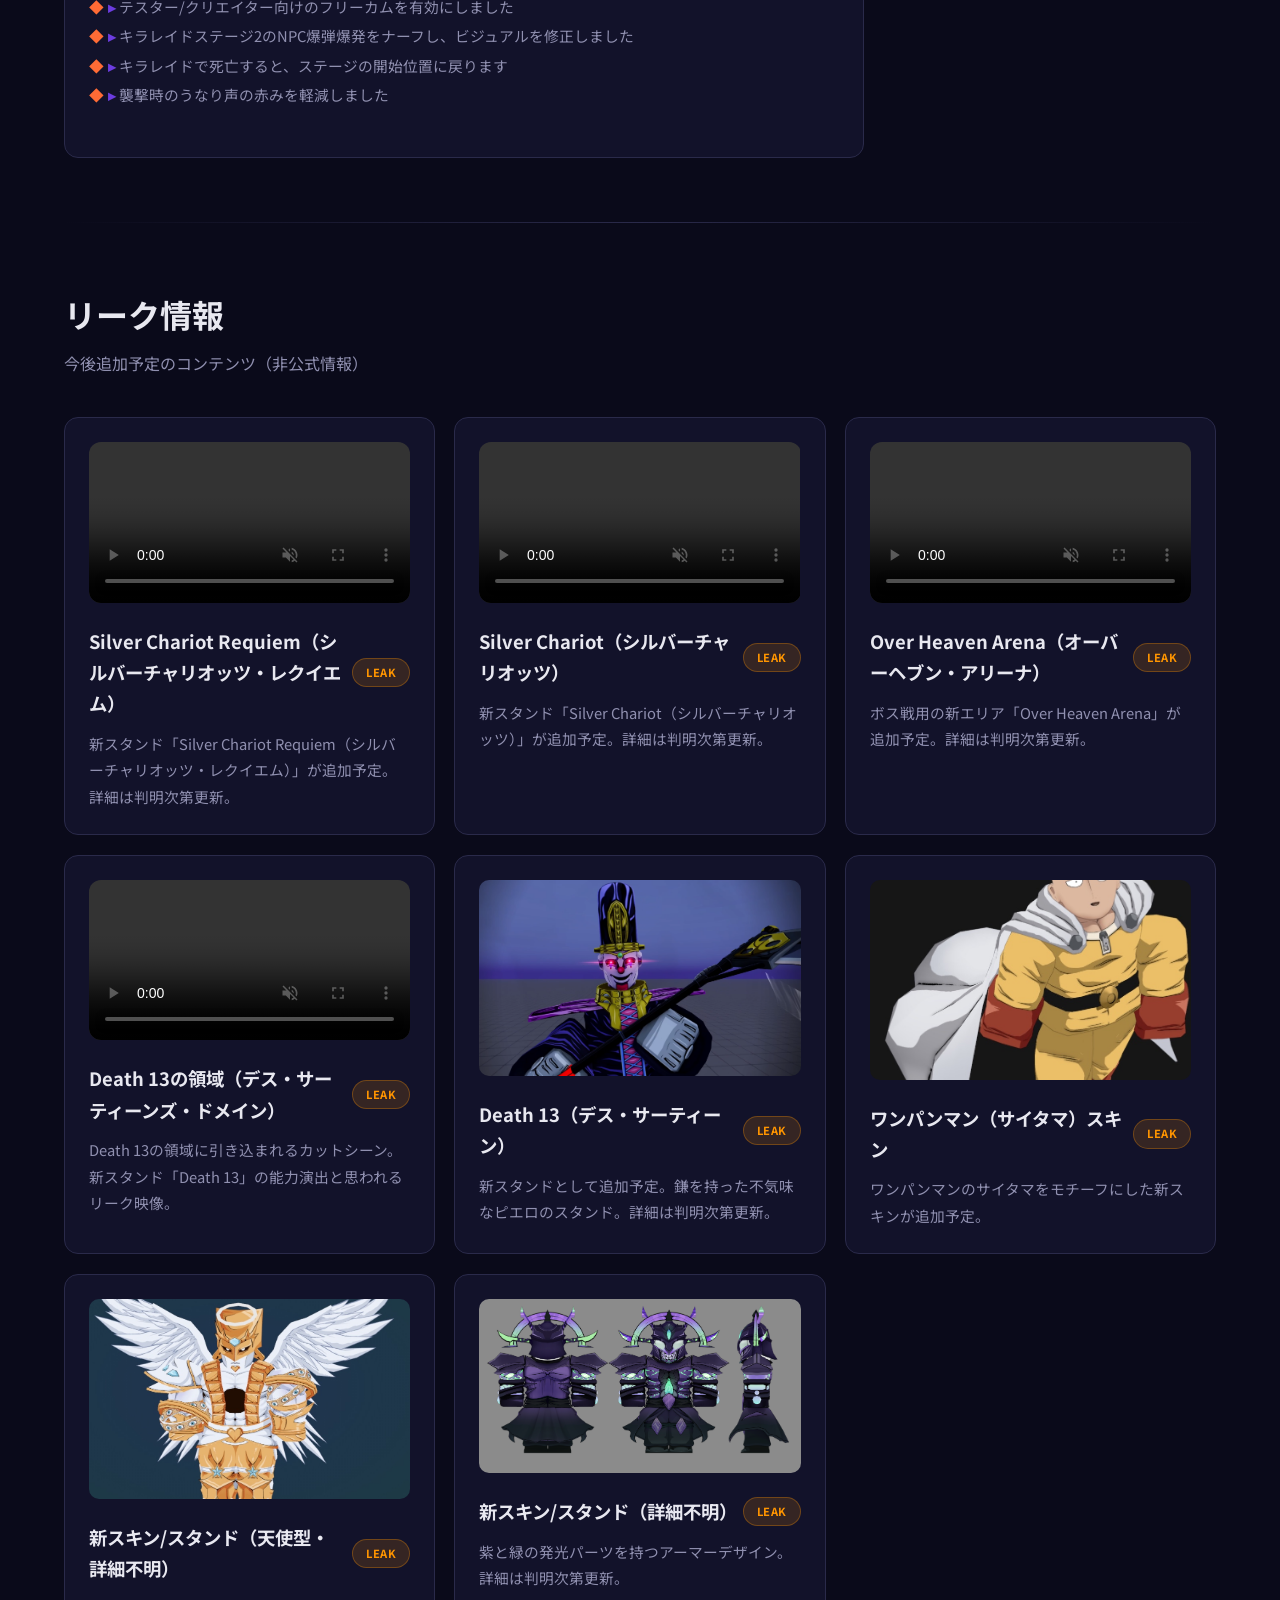
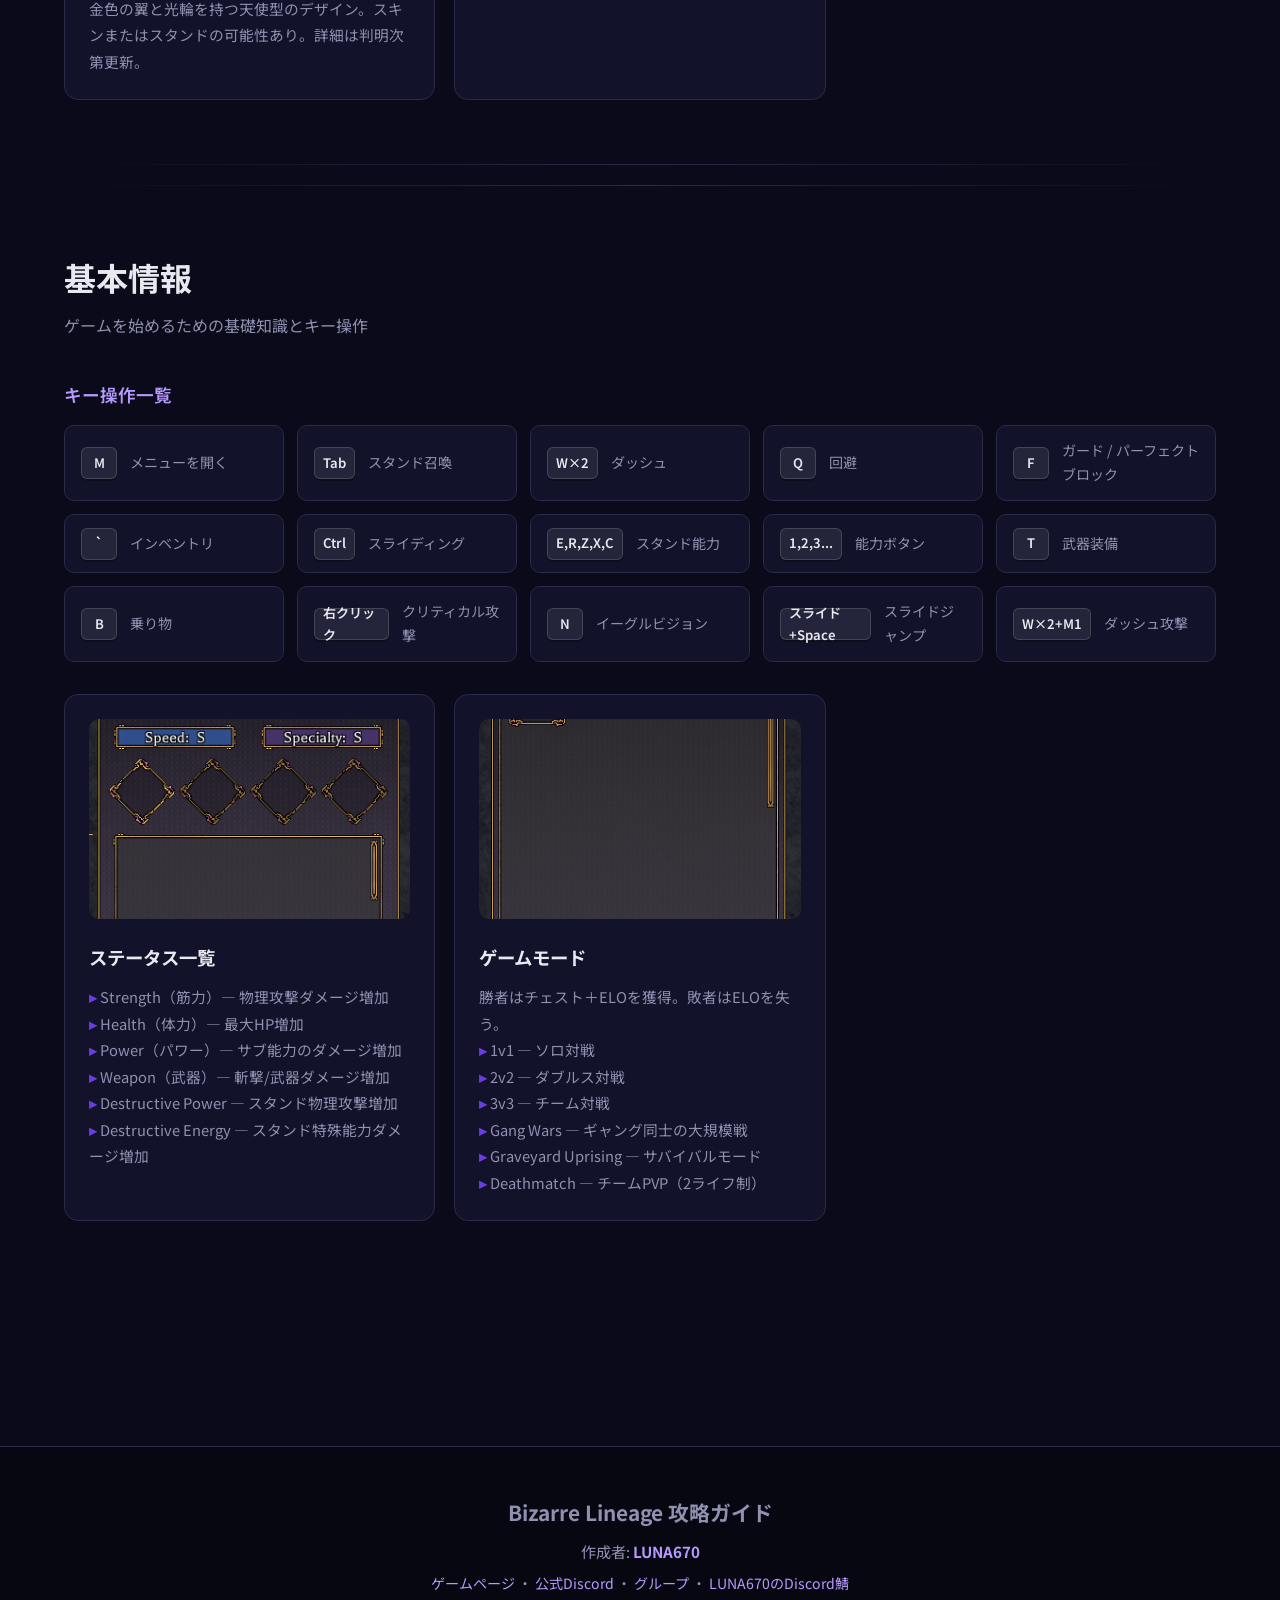
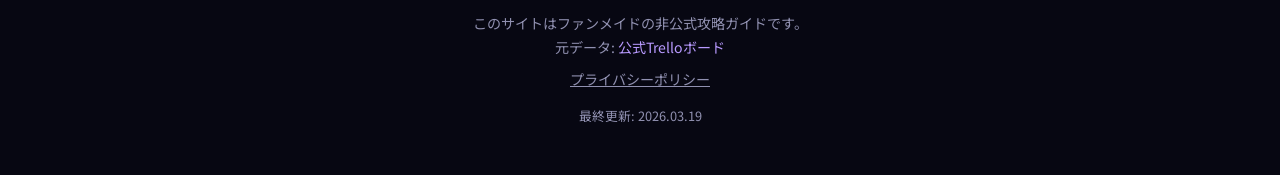
==== commit 7ad1bd3a: "リークセクションにSilver Chariot Requiem（シルバーチャリオッツ・レクイエム）のリーク映像を追加 Co-Authored-By: Claude Opus 4.6 <noreply@" ====
--- a/index.html
+++ b/index.html
@@ -143,6 +143,14 @@
 
         <div class="card-grid">
             <div class="card">
+                <video src="images/SCAwk2.mp4" class="card-img" controls muted playsinline preload="metadata" style="width:100%; border-radius:12px;"></video>
+                <h3 style="display:flex; align-items:center; gap:.6rem;">
+                    Silver Chariot Requiem（シルバーチャリオッツ・レクイエム）
+                    <span class="rarity-badge rarity-legendary" style="font-size:.7rem;">LEAK</span>
+                </h3>
+                <p style="color:var(--text-dim); font-size:.92rem;">新スタンド「Silver Chariot Requiem（シルバーチャリオッツ・レクイエム）」が追加予定。詳細は判明次第更新。</p>
+            </div>
+            <div class="card">
                 <video src="images/SCAwk.mp4" class="card-img" controls muted playsinline preload="metadata" style="width:100%; border-radius:12px;"></video>
                 <h3 style="display:flex; align-items:center; gap:.6rem;">
                     Silver Chariot（シルバーチャリオッツ）
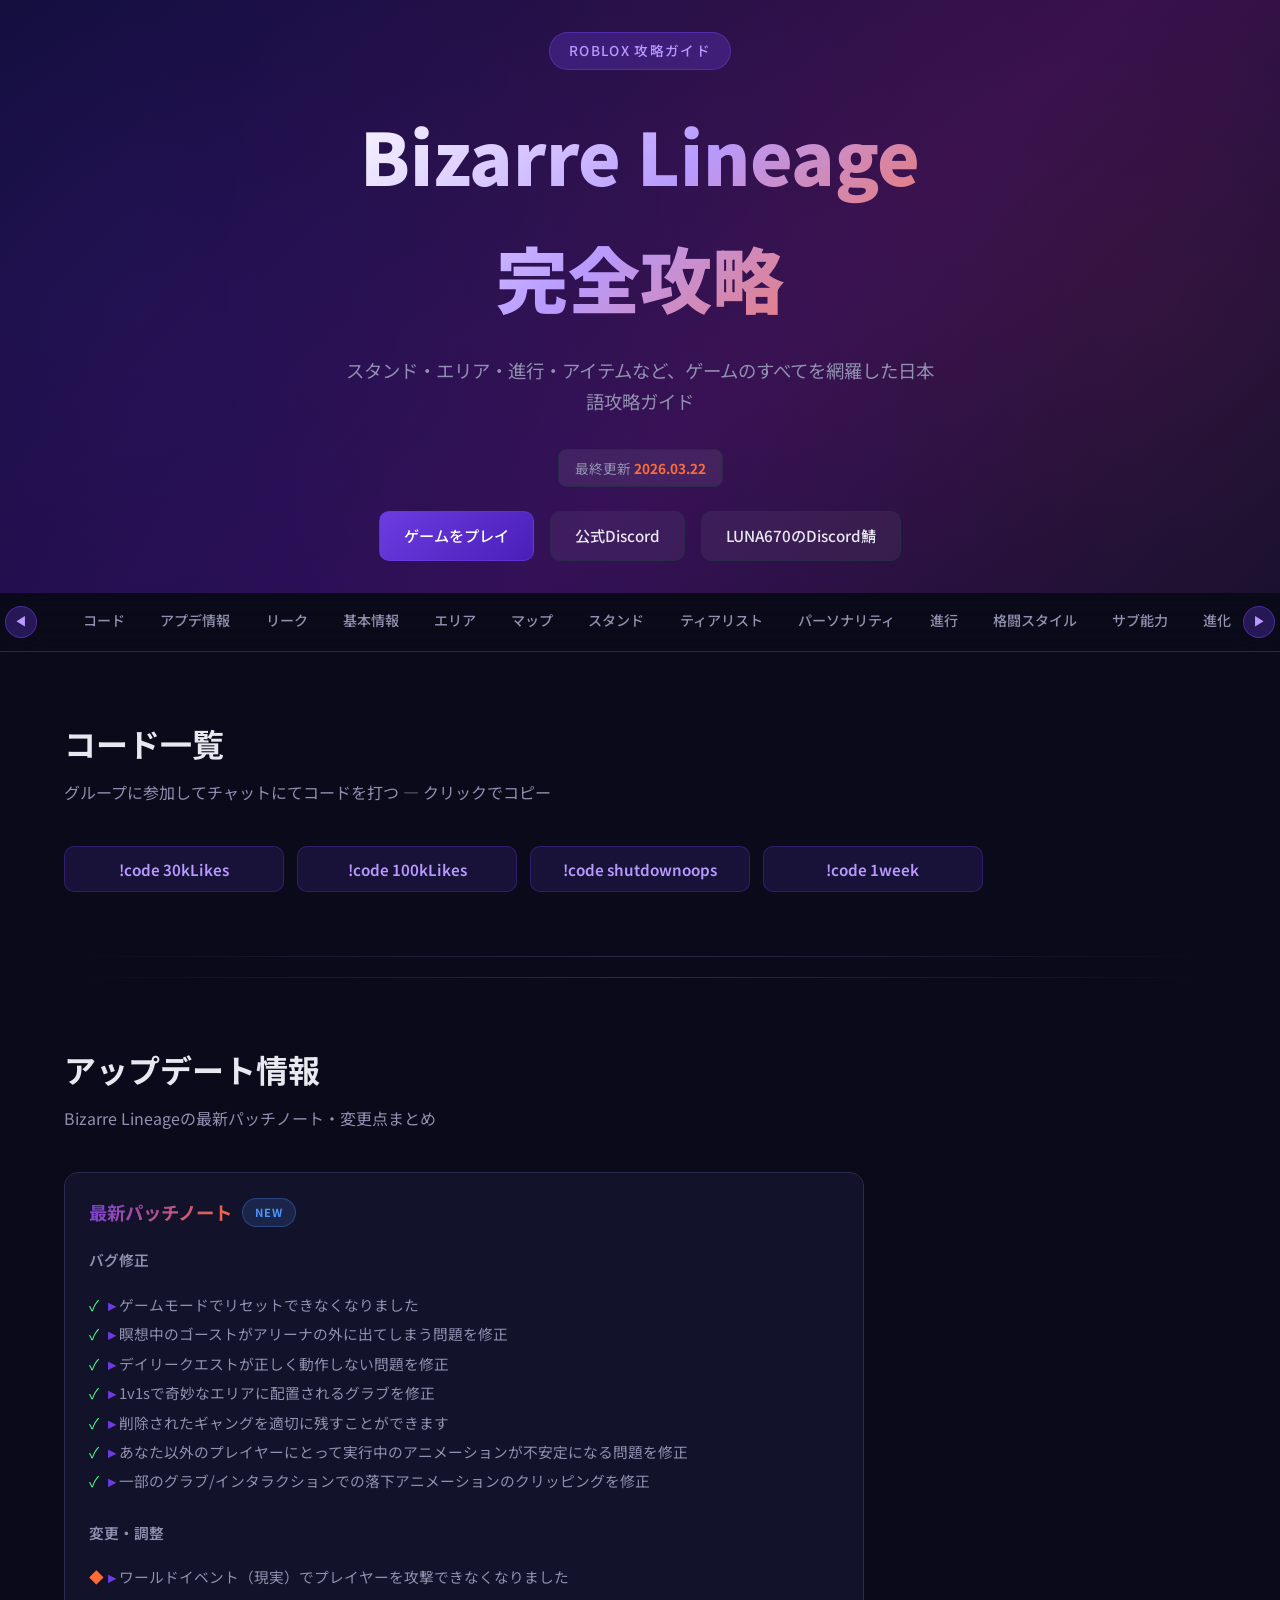
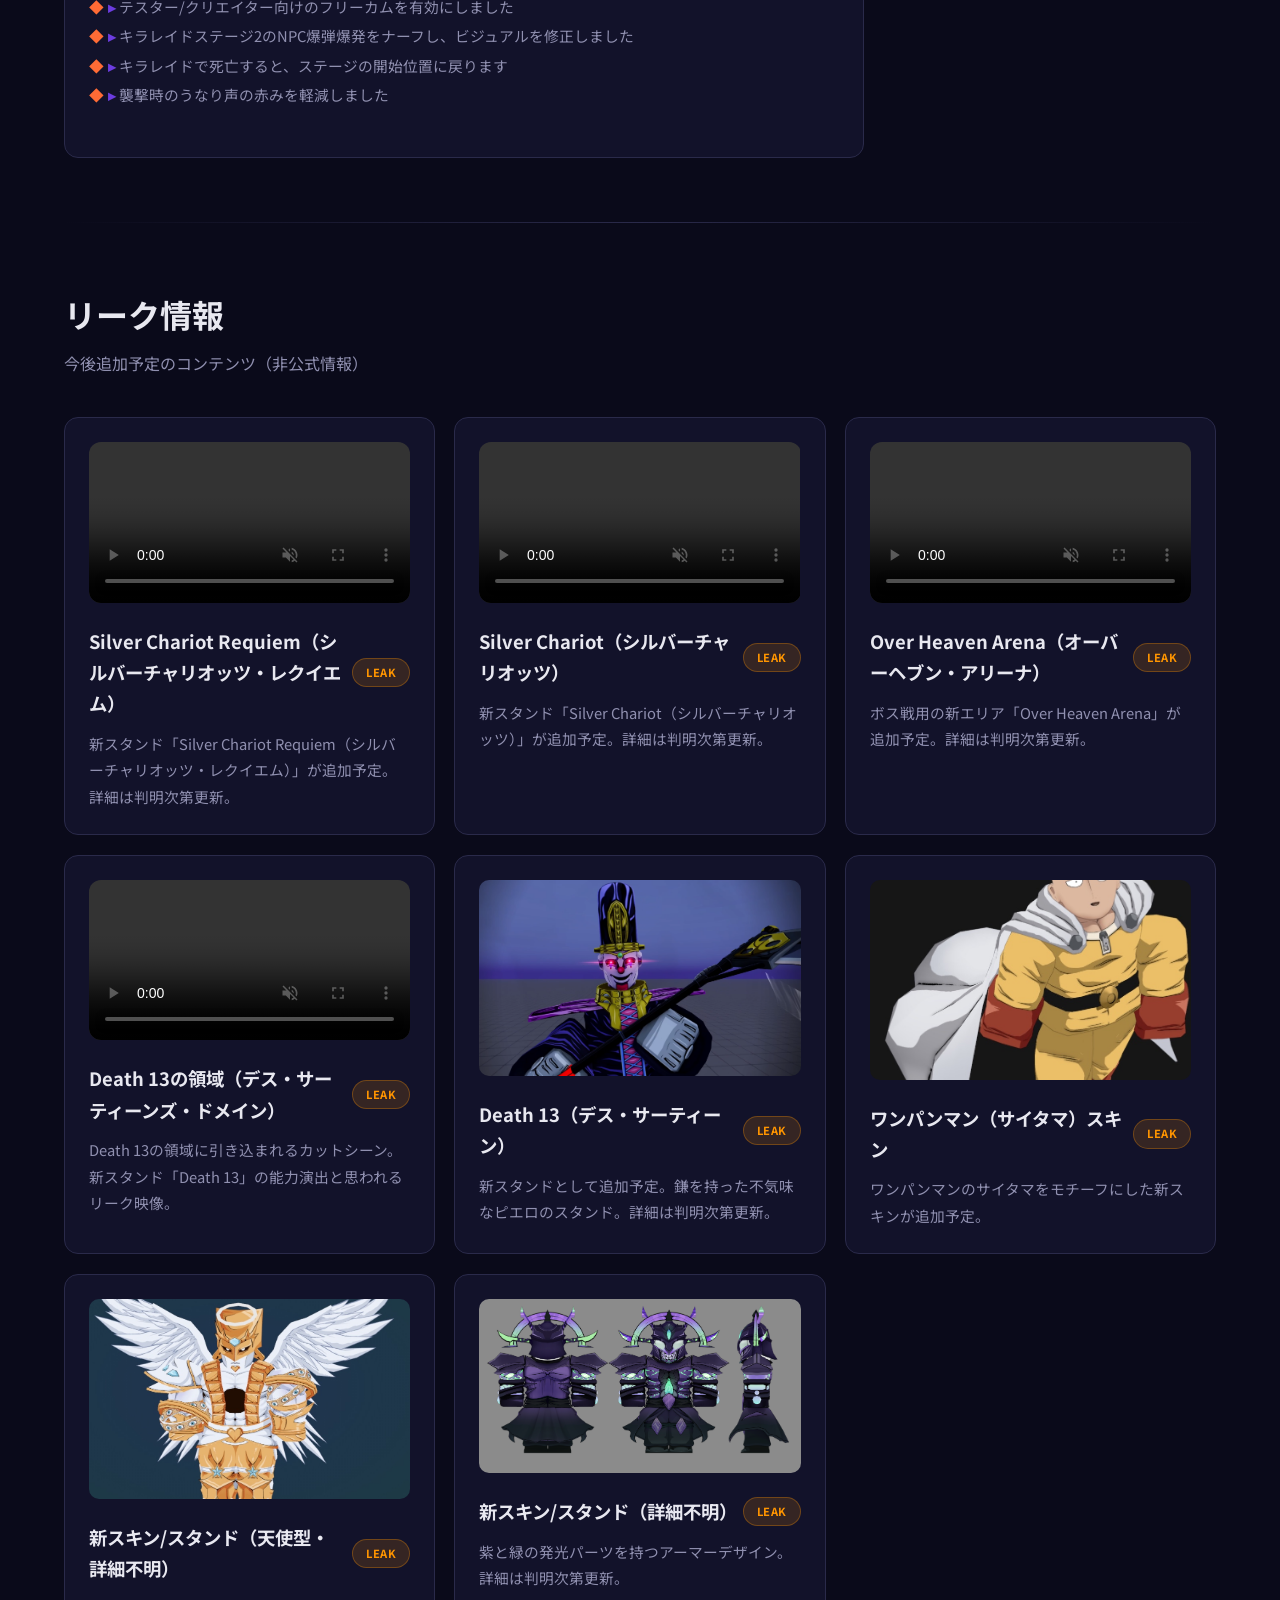
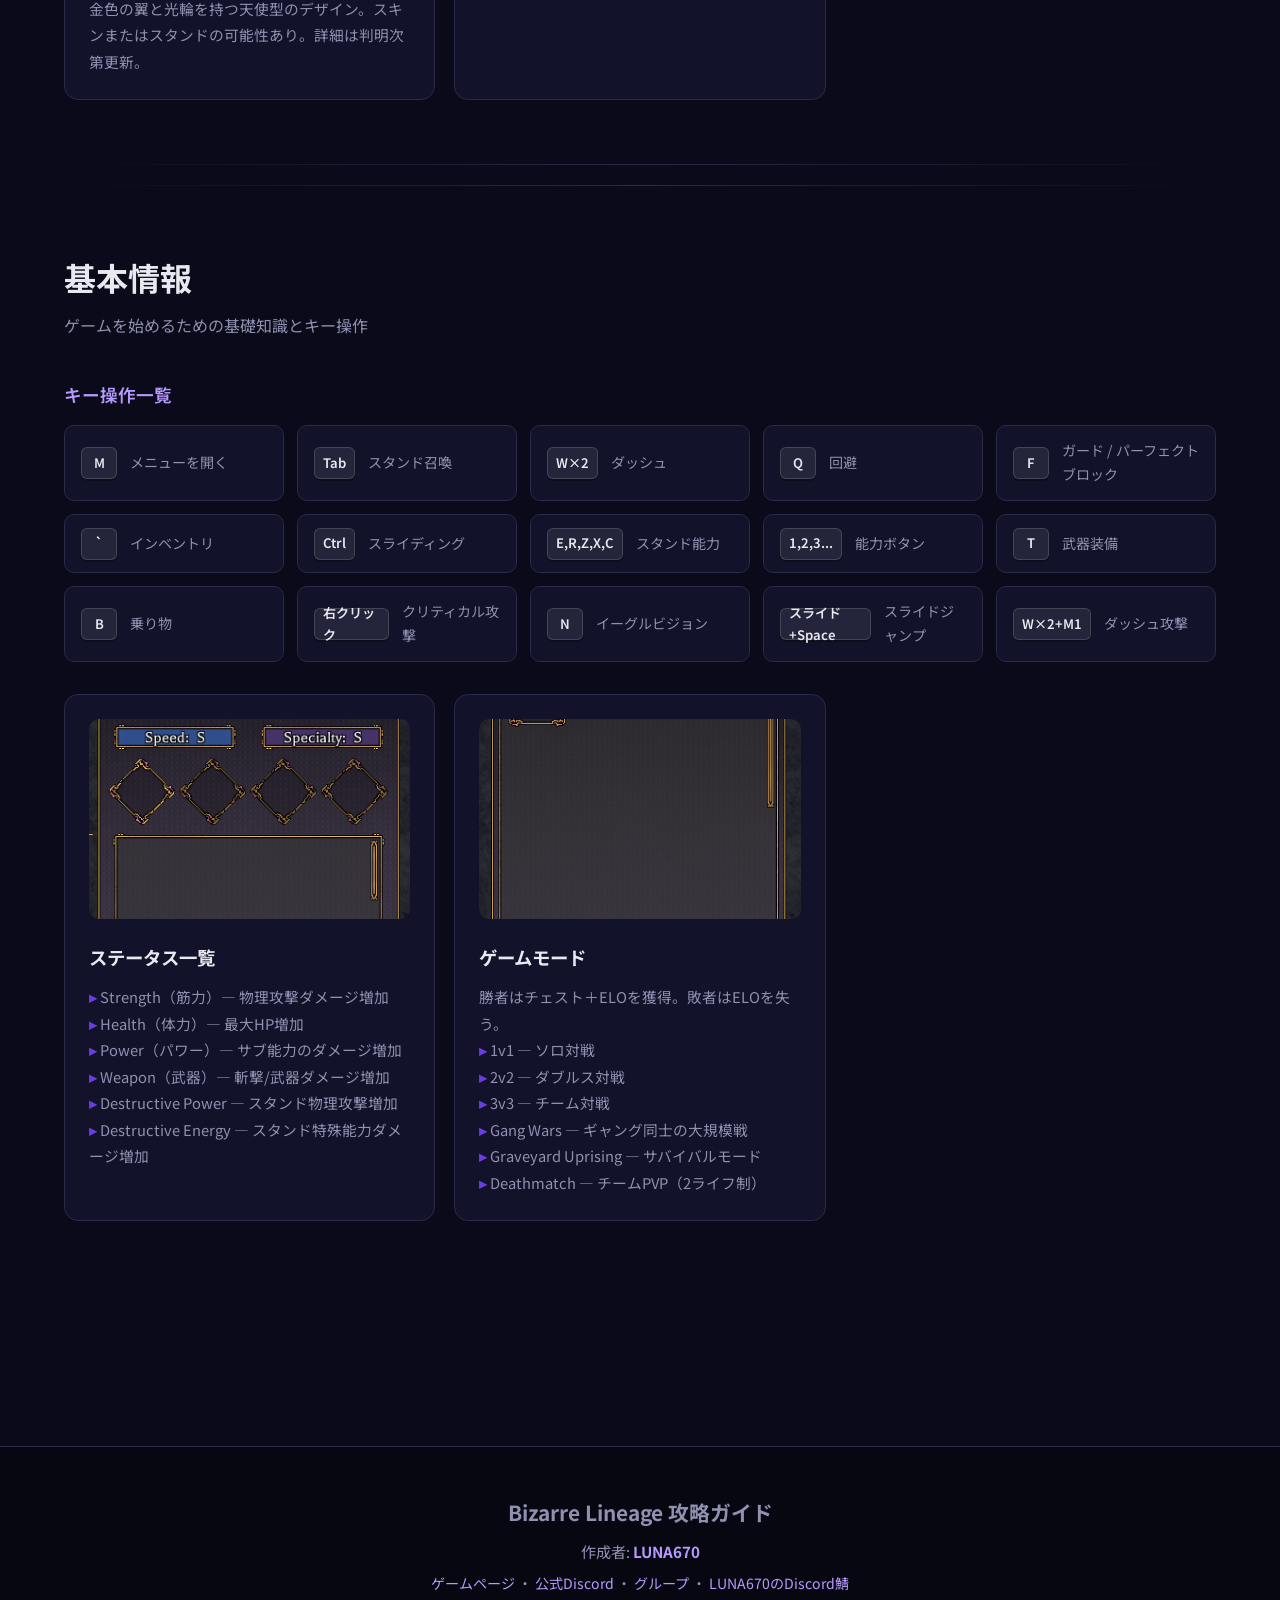
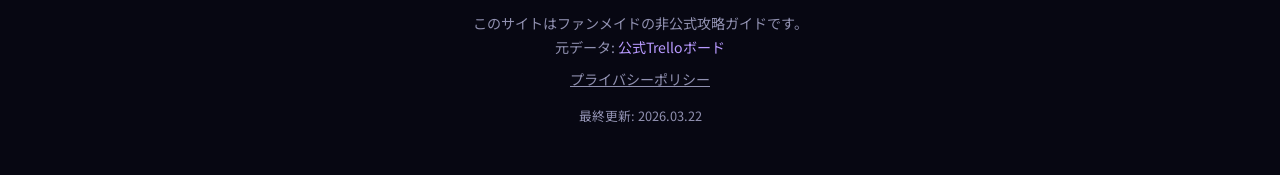
==== commit 8f39b216: "DIOの日記の入手方法を追加（DIOレイド/プレステージショップ） Co-Authored-By: Claude Opus 4.6 <noreply@anthropic.com>" ====
--- a/index.html
+++ b/index.html
@@ -28,7 +28,7 @@
         <p>スタンド・エリア・進行・アイテムなど、ゲームのすべてを網羅した日本語攻略ガイド</p>
         <div style="display:flex; gap:1.5rem; justify-content:center; flex-wrap:wrap; margin-bottom:1.5rem;">
             <div style="background:rgba(255,255,255,.07); border:1px solid var(--border); border-radius:8px; padding:.4rem 1rem; font-size:.85rem;">
-                <span style="color:var(--text-dim);">最終更新</span> <strong style="color:#ff6b35;">2026.03.19</strong>
+                <span style="color:var(--text-dim);">最終更新</span> <strong style="color:#ff6b35;">2026.03.22</strong>
             </div>
         </div>
         <div class="hero-links">
@@ -301,7 +301,7 @@
         </p>
         <p>このサイトはファンメイドの非公式攻略ガイドです。<br>元データ: <a href="https://trello.com/b/wtzgwqIf" target="_blank">公式Trelloボード</a></p>
         <p style="margin-top:.5rem;"><a href="#" onclick="document.getElementById('privacy-modal').style.display='flex';return false;" style="color:var(--text-dim); text-decoration:underline;">プライバシーポリシー</a></p>
-        <p style="margin-top:.8rem; font-size:.8rem; color:var(--text-dim);">最終更新: 2026.03.19</p>
+        <p style="margin-top:.8rem; font-size:.8rem; color:var(--text-dim);">最終更新: 2026.03.22</p>
     </div>
 </footer>
 
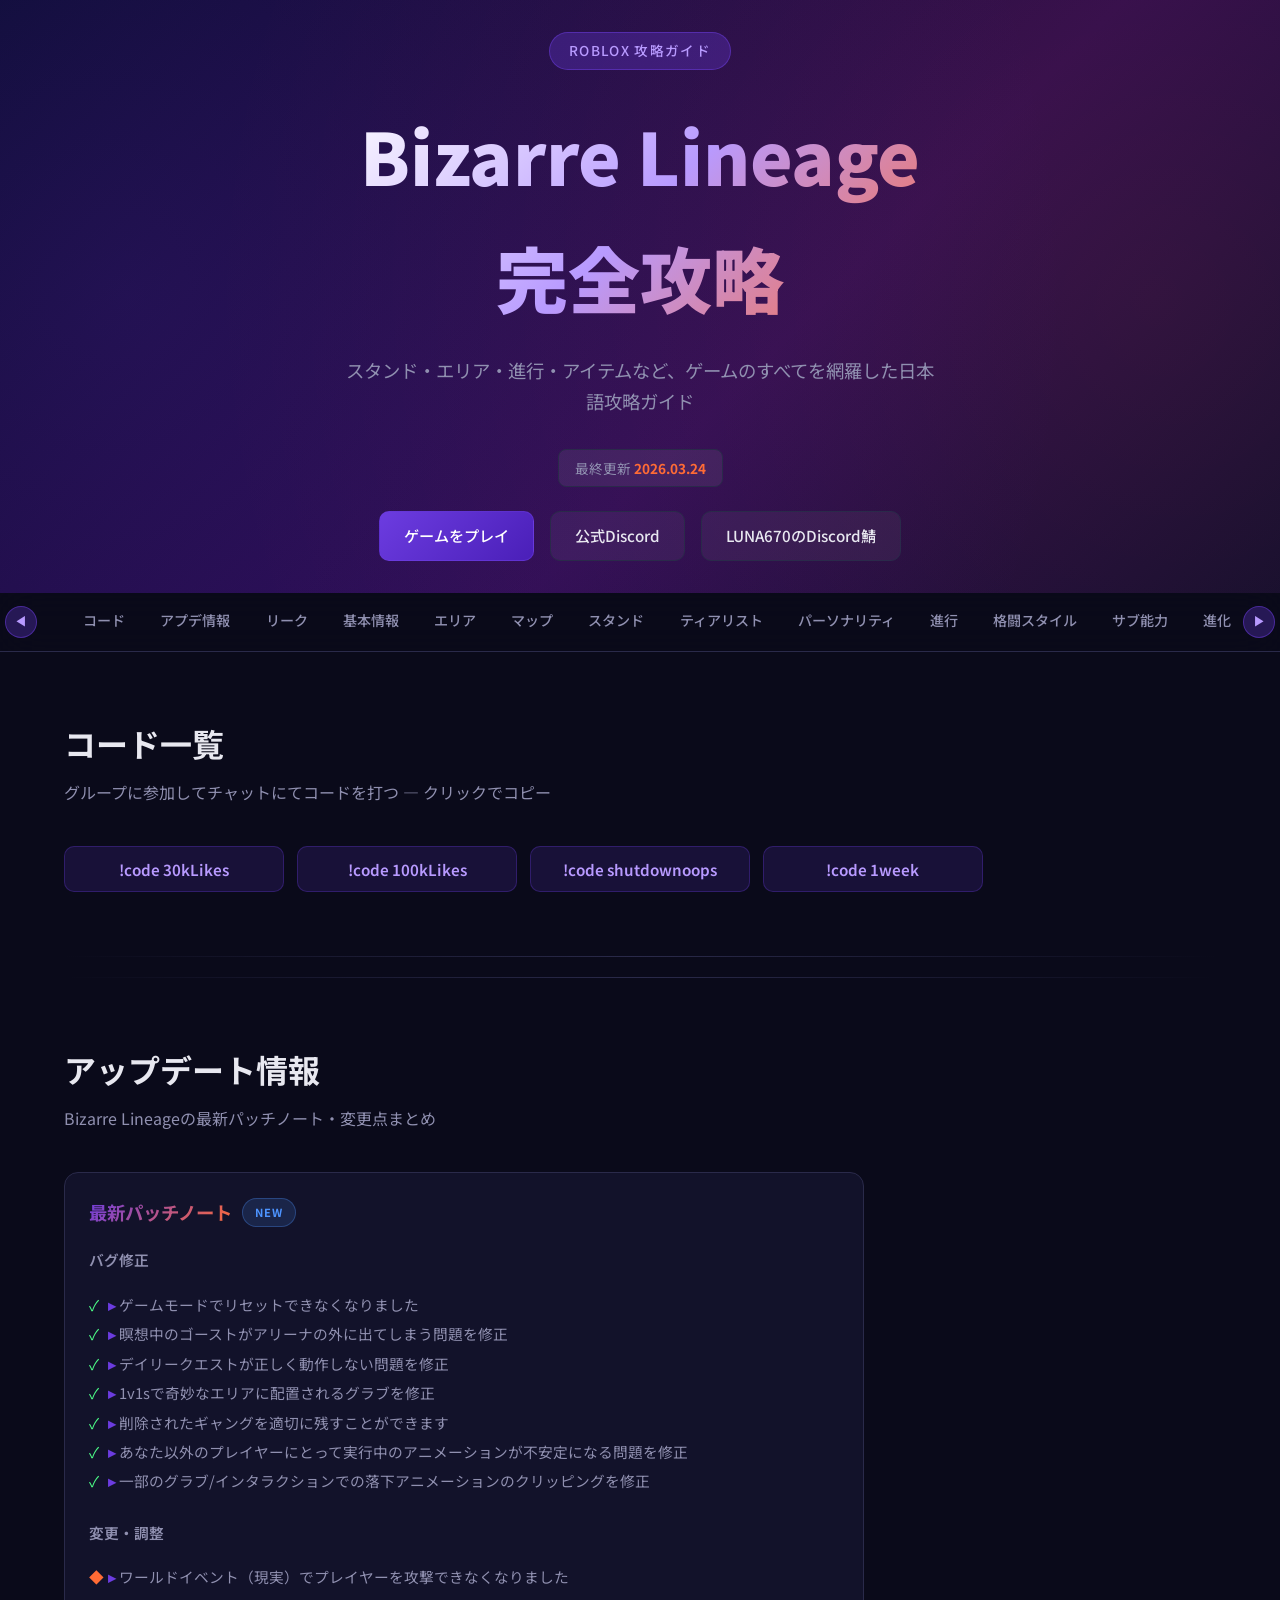
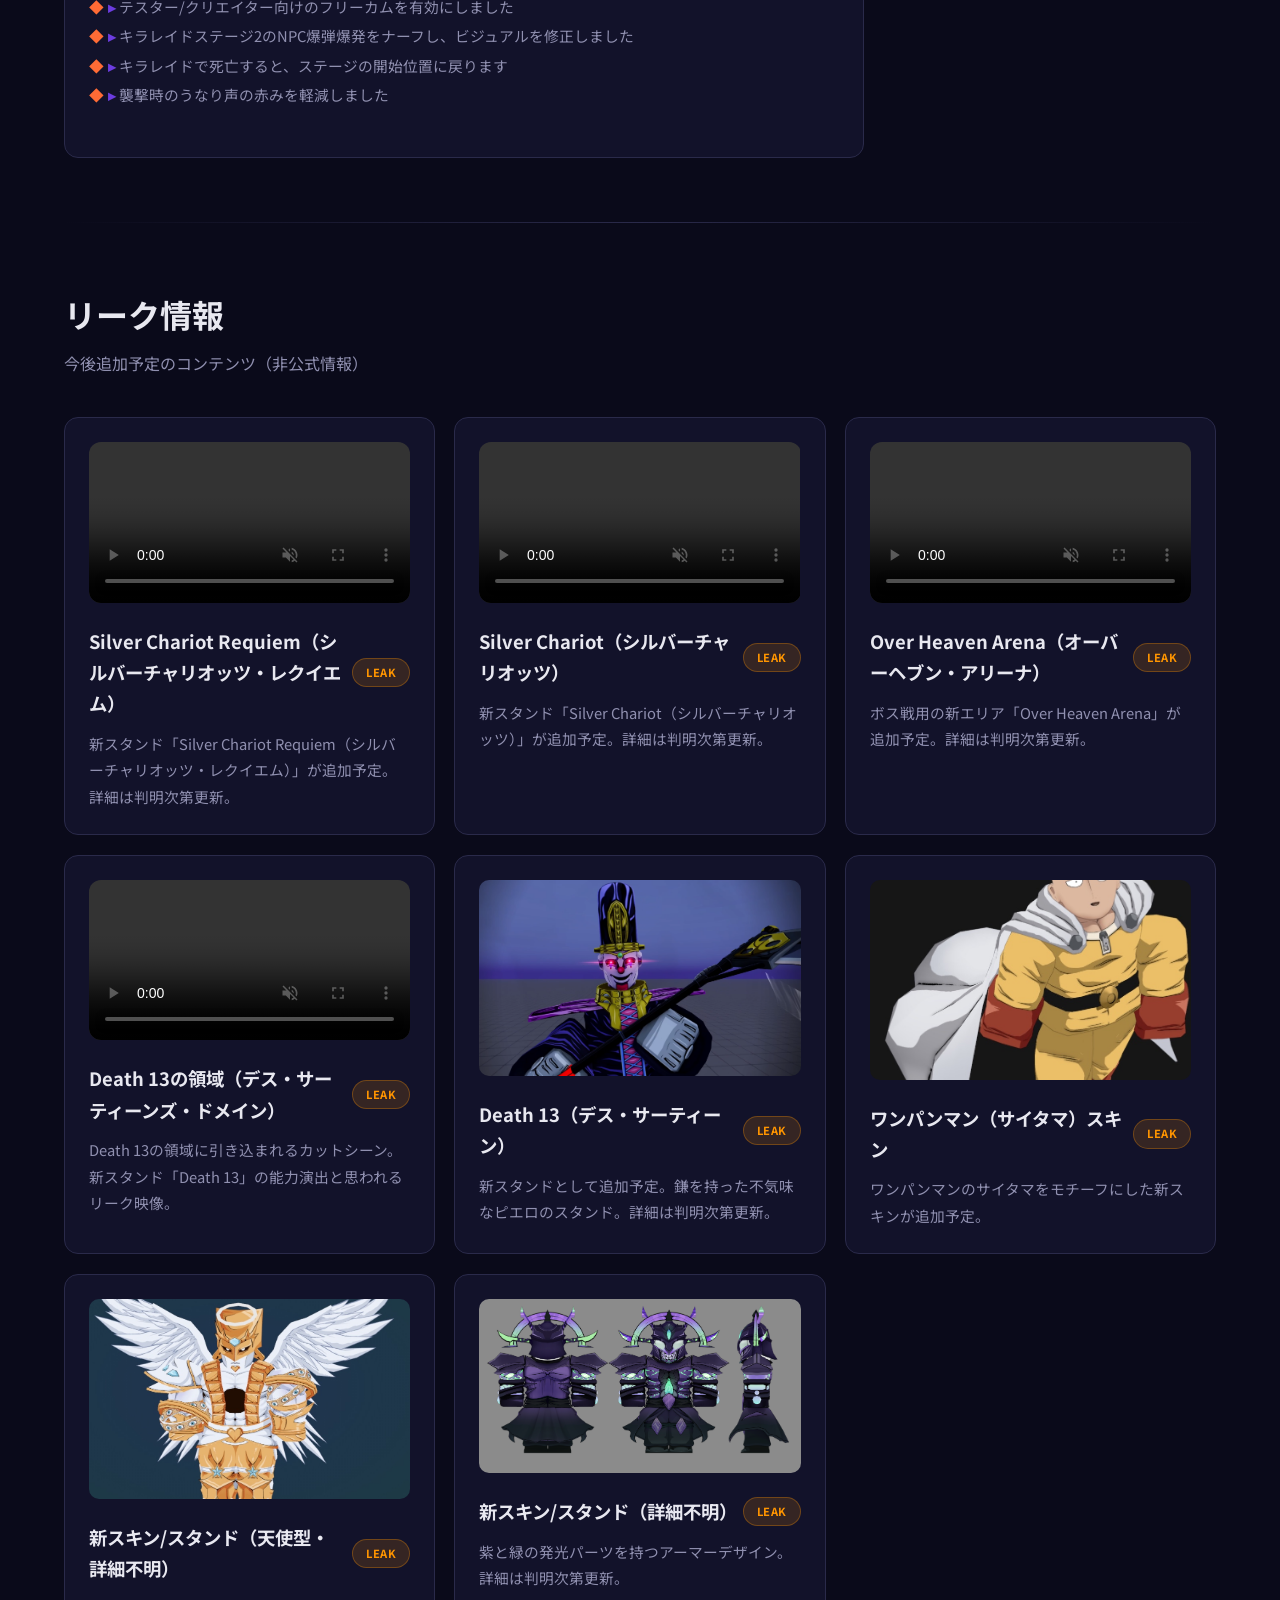
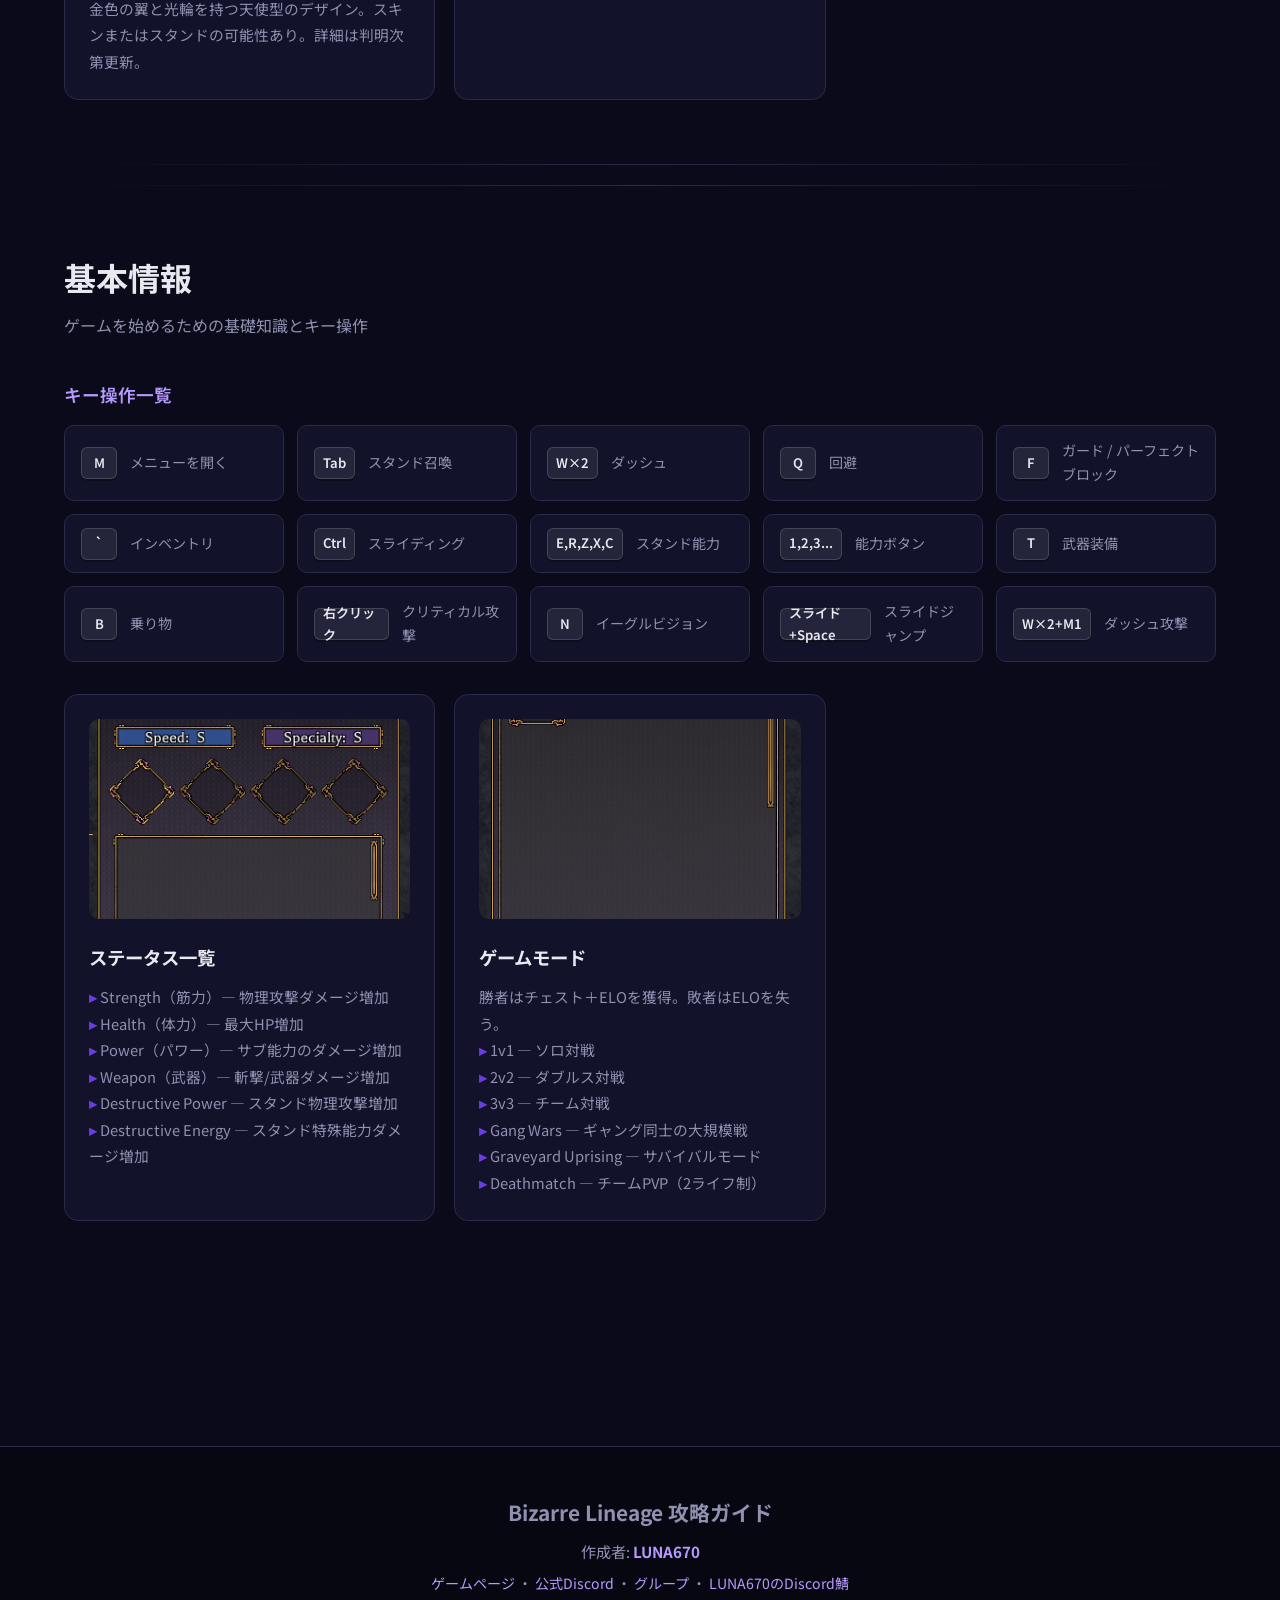
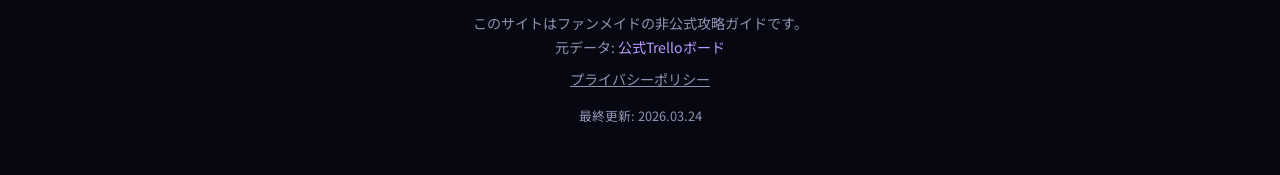
==== commit d31f1522: "AdSense審査対応：広告枠追加・サイトマップ更新・不要CSS削除 - items.html/progression.htmlにAdSense広告枠を追加 - 全ページの最終更新日を2026.03." ====
--- a/index.html
+++ b/index.html
@@ -28,7 +28,7 @@
         <p>スタンド・エリア・進行・アイテムなど、ゲームのすべてを網羅した日本語攻略ガイド</p>
         <div style="display:flex; gap:1.5rem; justify-content:center; flex-wrap:wrap; margin-bottom:1.5rem;">
             <div style="background:rgba(255,255,255,.07); border:1px solid var(--border); border-radius:8px; padding:.4rem 1rem; font-size:.85rem;">
-                <span style="color:var(--text-dim);">最終更新</span> <strong style="color:#ff6b35;">2026.03.22</strong>
+                <span style="color:var(--text-dim);">最終更新</span> <strong style="color:#ff6b35;">2026.03.24</strong>
             </div>
         </div>
         <div class="hero-links">
@@ -301,7 +301,7 @@
         </p>
         <p>このサイトはファンメイドの非公式攻略ガイドです。<br>元データ: <a href="https://trello.com/b/wtzgwqIf" target="_blank">公式Trelloボード</a></p>
         <p style="margin-top:.5rem;"><a href="#" onclick="document.getElementById('privacy-modal').style.display='flex';return false;" style="color:var(--text-dim); text-decoration:underline;">プライバシーポリシー</a></p>
-        <p style="margin-top:.8rem; font-size:.8rem; color:var(--text-dim);">最終更新: 2026.03.22</p>
+        <p style="margin-top:.8rem; font-size:.8rem; color:var(--text-dim);">最終更新: 2026.03.24</p>
     </div>
 </footer>
 
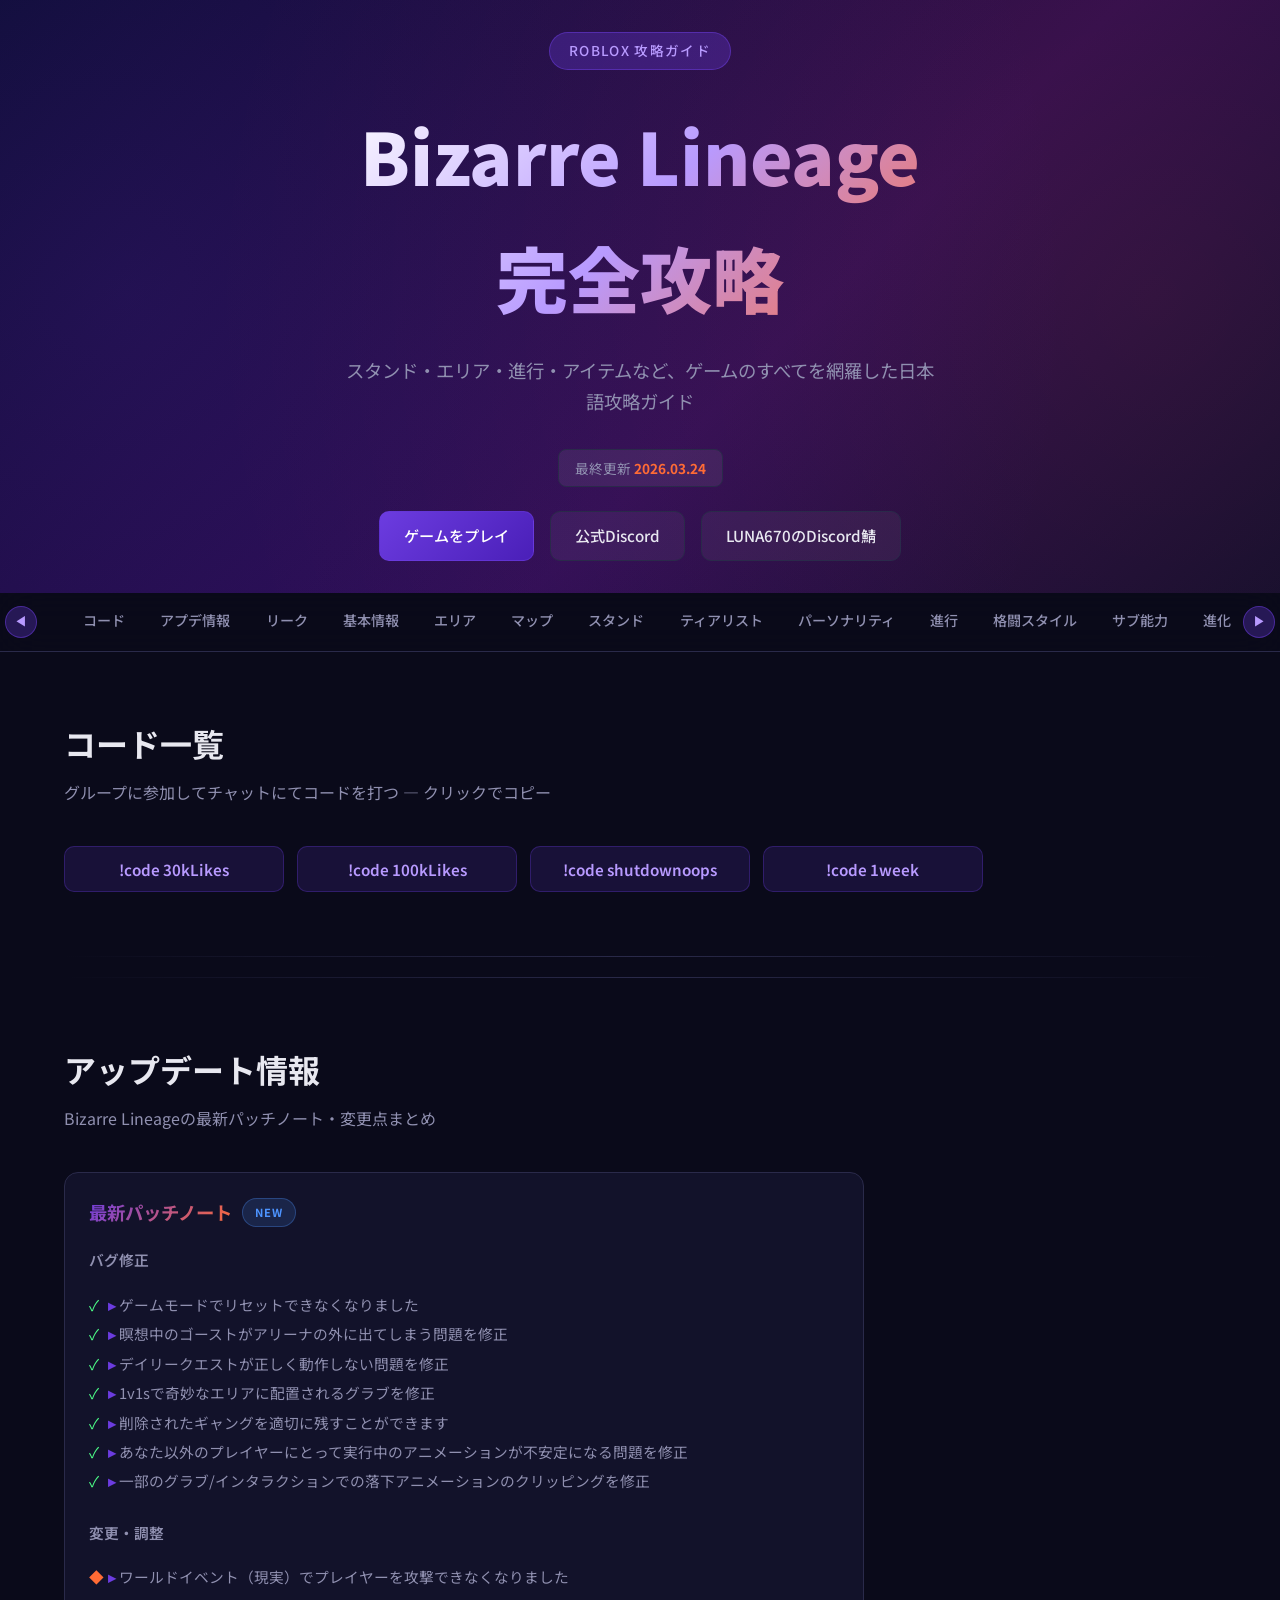
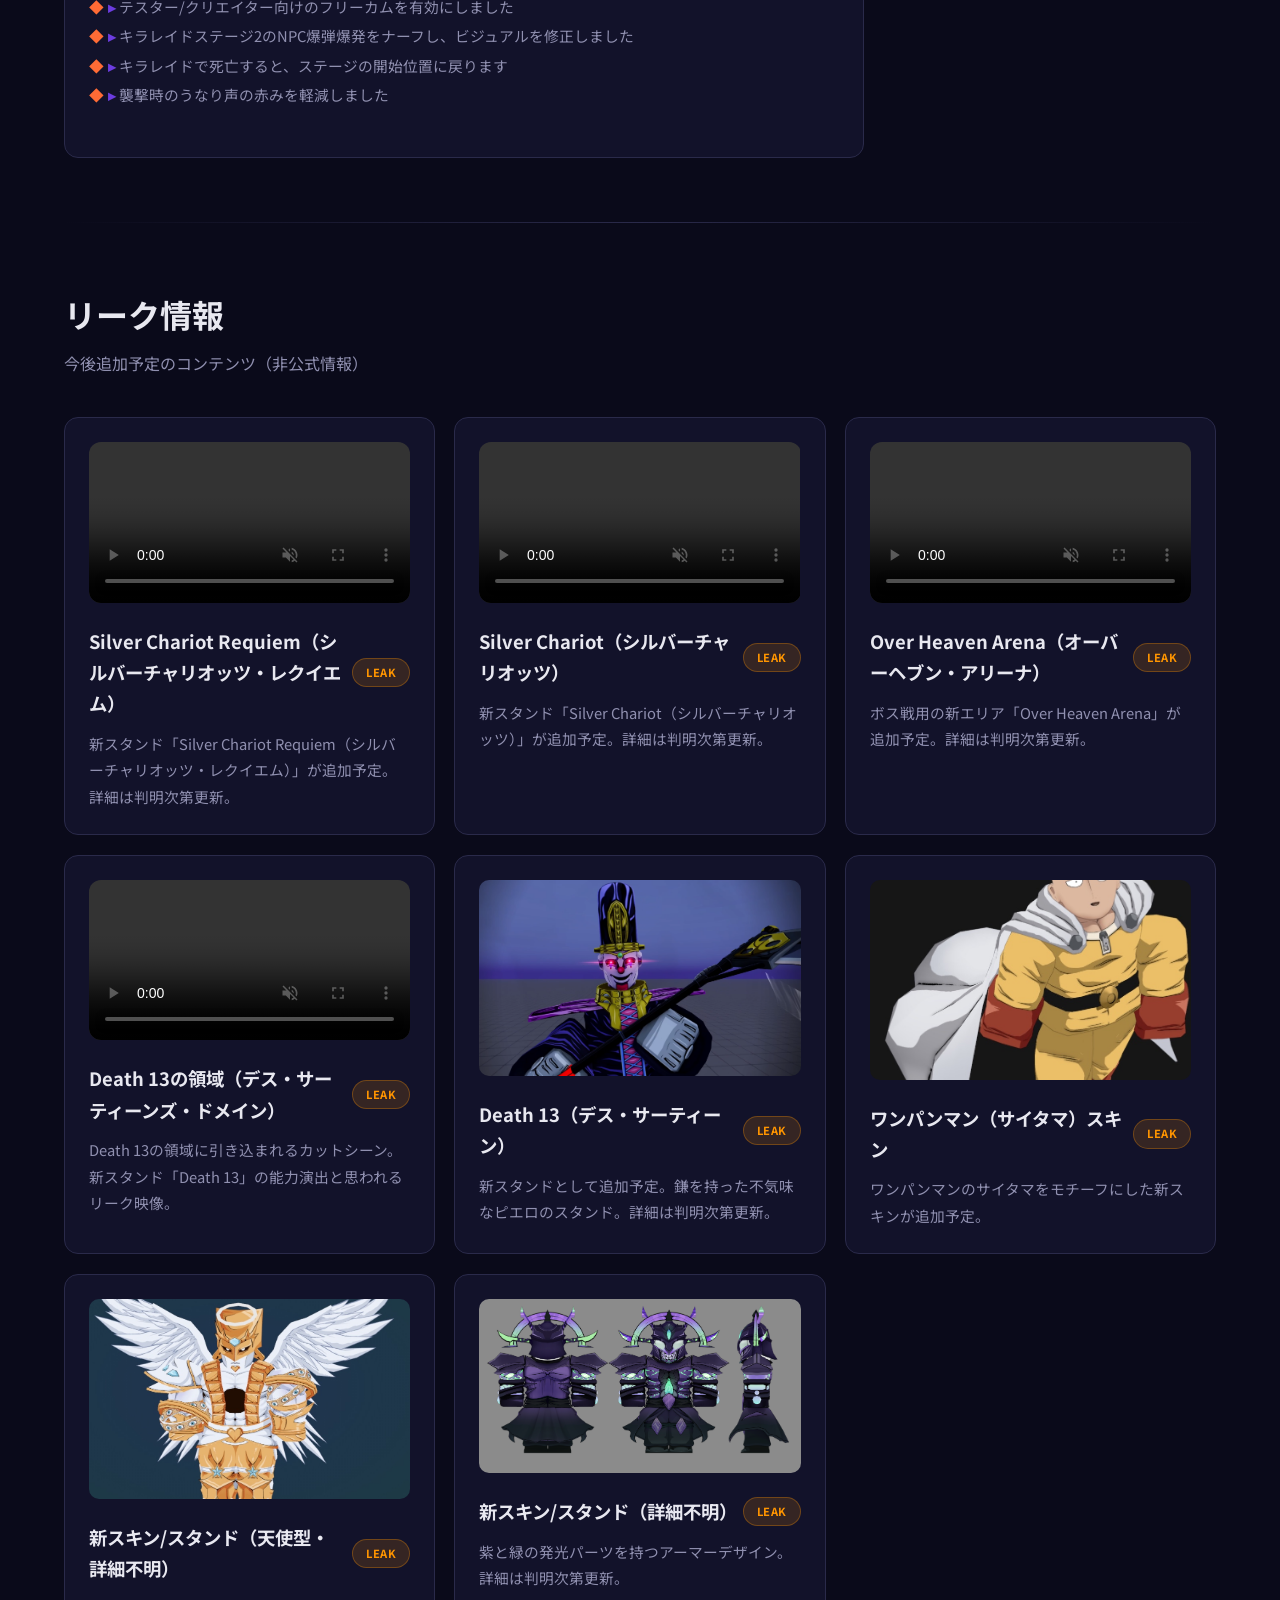
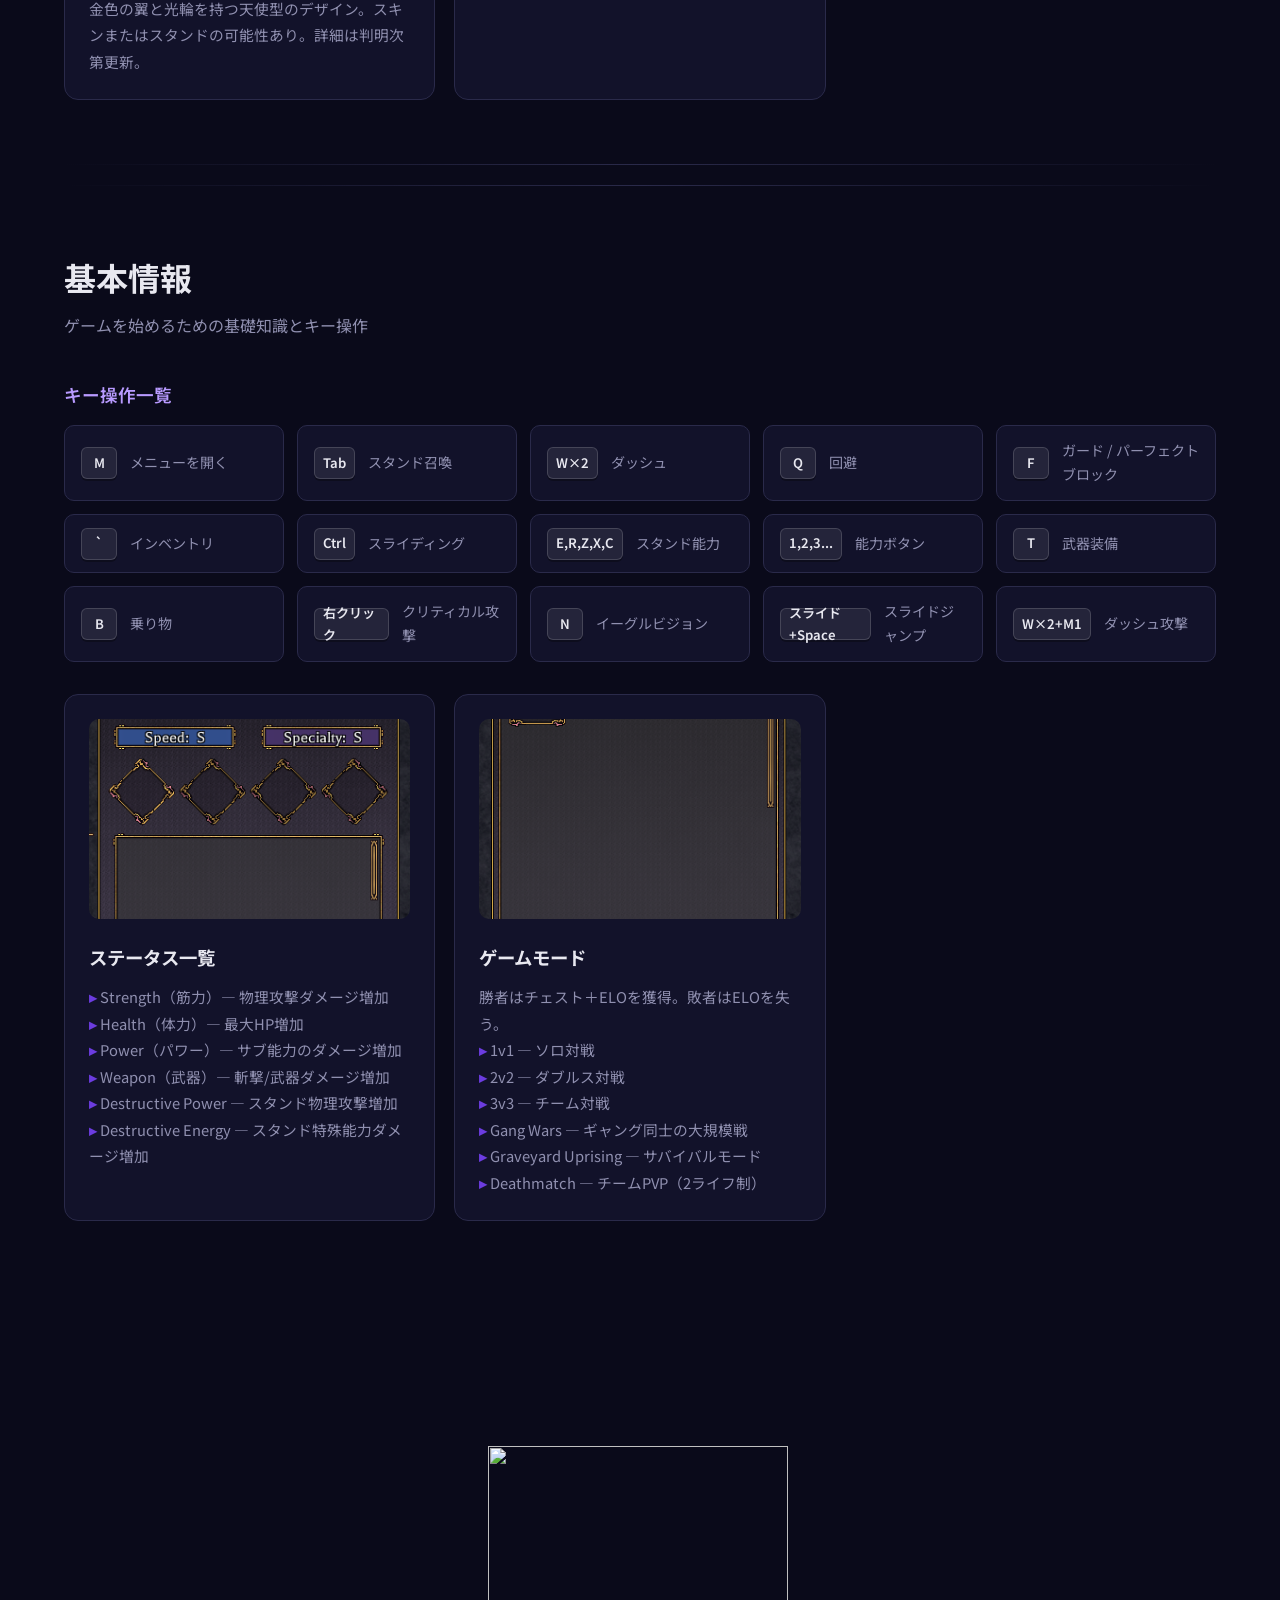
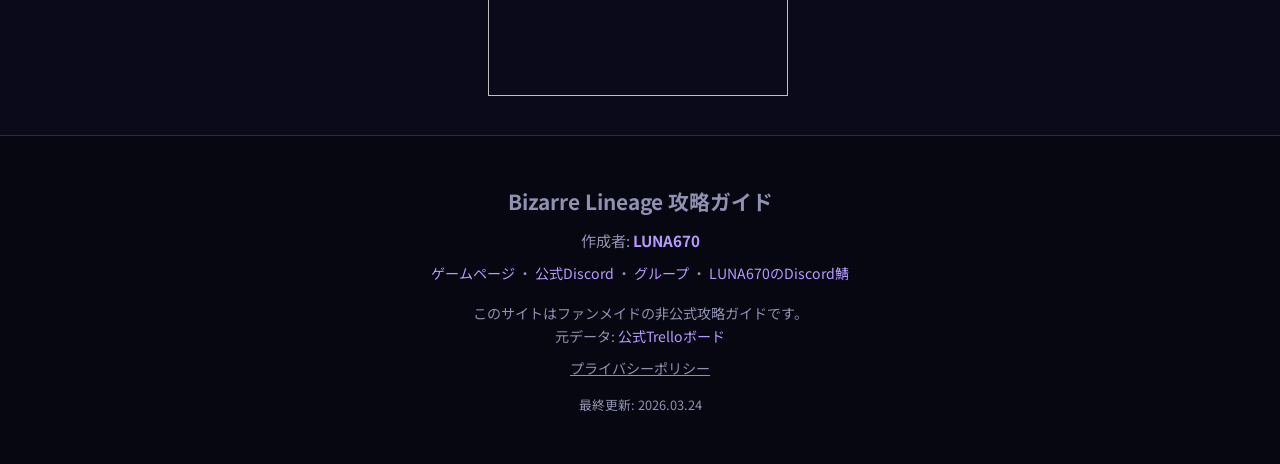
==== commit ca651713: "全ページにA8.net WEBROOT広告バナーを追加 Co-Authored-By: Claude Opus 4.6 <noreply@anthropic.com>" ====
--- a/index.html
+++ b/index.html
@@ -287,6 +287,26 @@
         <script>(adsbygoogle = window.adsbygoogle || []).push({});</script>
     </div>
 
+    <!-- 忍者AdMax -->
+    <div style="text-align:center; margin:1.5rem auto;">
+        <div class="admax-pc">
+            <!-- admax -->
+            <script src="https://adm.shinobi.jp/s/e8a52820701e2d8f738425ddf78b1df2"></script>
+            <!-- admax -->
+        </div>
+        <div class="admax-sp">
+            <!-- admax -->
+            <script src="https://adm.shinobi.jp/s/9a9560c76e0c59c6b902af5f6b91282a"></script>
+            <!-- admax -->
+        </div>
+    </div>
+
+    <div style="text-align:center; margin:1.5rem auto;">
+        <a href="https://px.a8.net/svt/ejp?a8mat=4AZNCF+BTOYB6+5U2I+601S1" rel="nofollow">
+        <img border="0" width="300" height="250" alt="" src="https://www21.a8.net/svt/bgt?aid=260324079715&wid=001&eno=01&mid=s00000027225001008000&mc=1"></a>
+        <img border="0" width="1" height="1" src="https://www13.a8.net/0.gif?a8mat=4AZNCF+BTOYB6+5U2I+601S1" alt="">
+    </div>
+
 </main>
 
 <footer>
--- a/style.css
+++ b/style.css
@@ -228,3 +228,11 @@
 .quest-step-card h5 { font-size:.85rem; font-weight:700; margin-bottom:.3rem; color:var(--text); }
 .quest-step-card p { font-size:.78rem; color:var(--text-dim); line-height:1.5; }
 .quest-step-arrow { flex-shrink:0; color:rgba(108,60,224,.5); font-size:.9rem; }
+
+/* 忍者AdMax PC/SP切り替え */
+.admax-pc { display:block; }
+.admax-sp { display:none; }
+@media(max-width:768px) {
+    .admax-pc { display:none; }
+    .admax-sp { display:block; }
+}
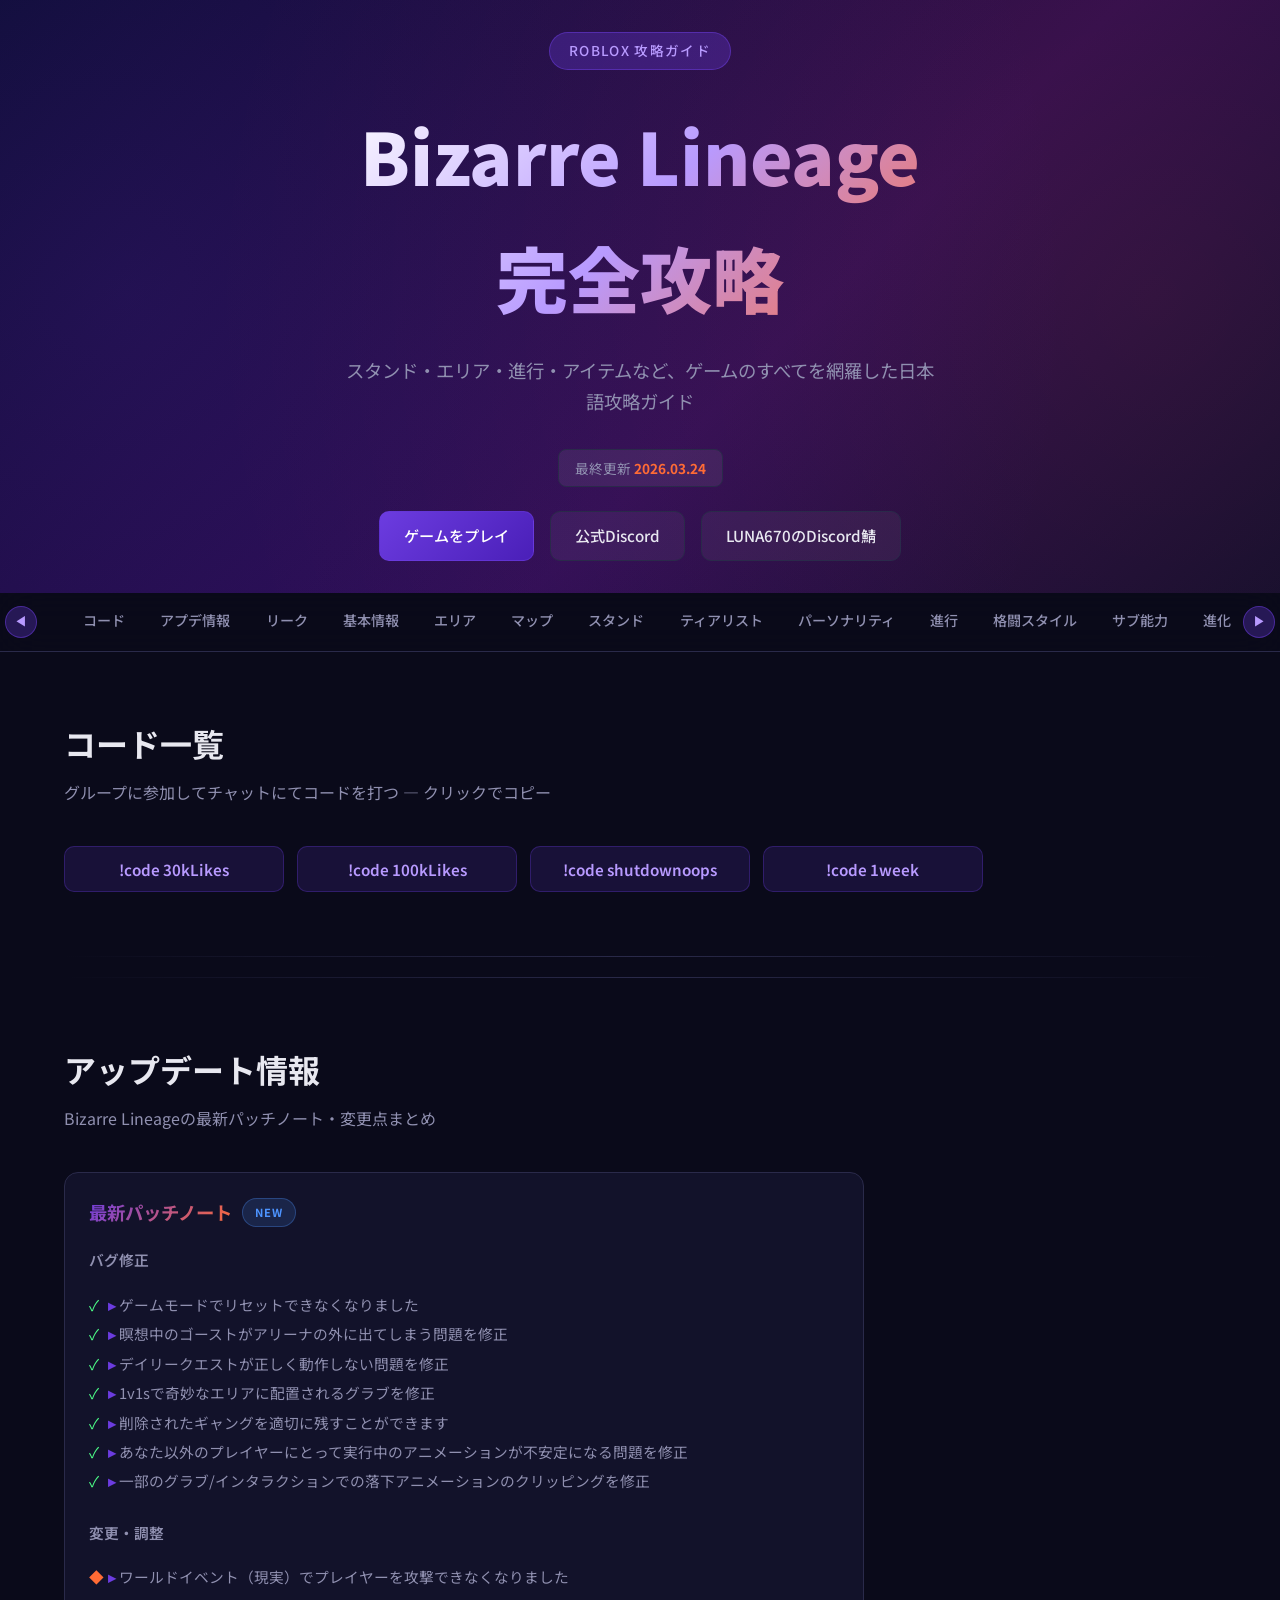
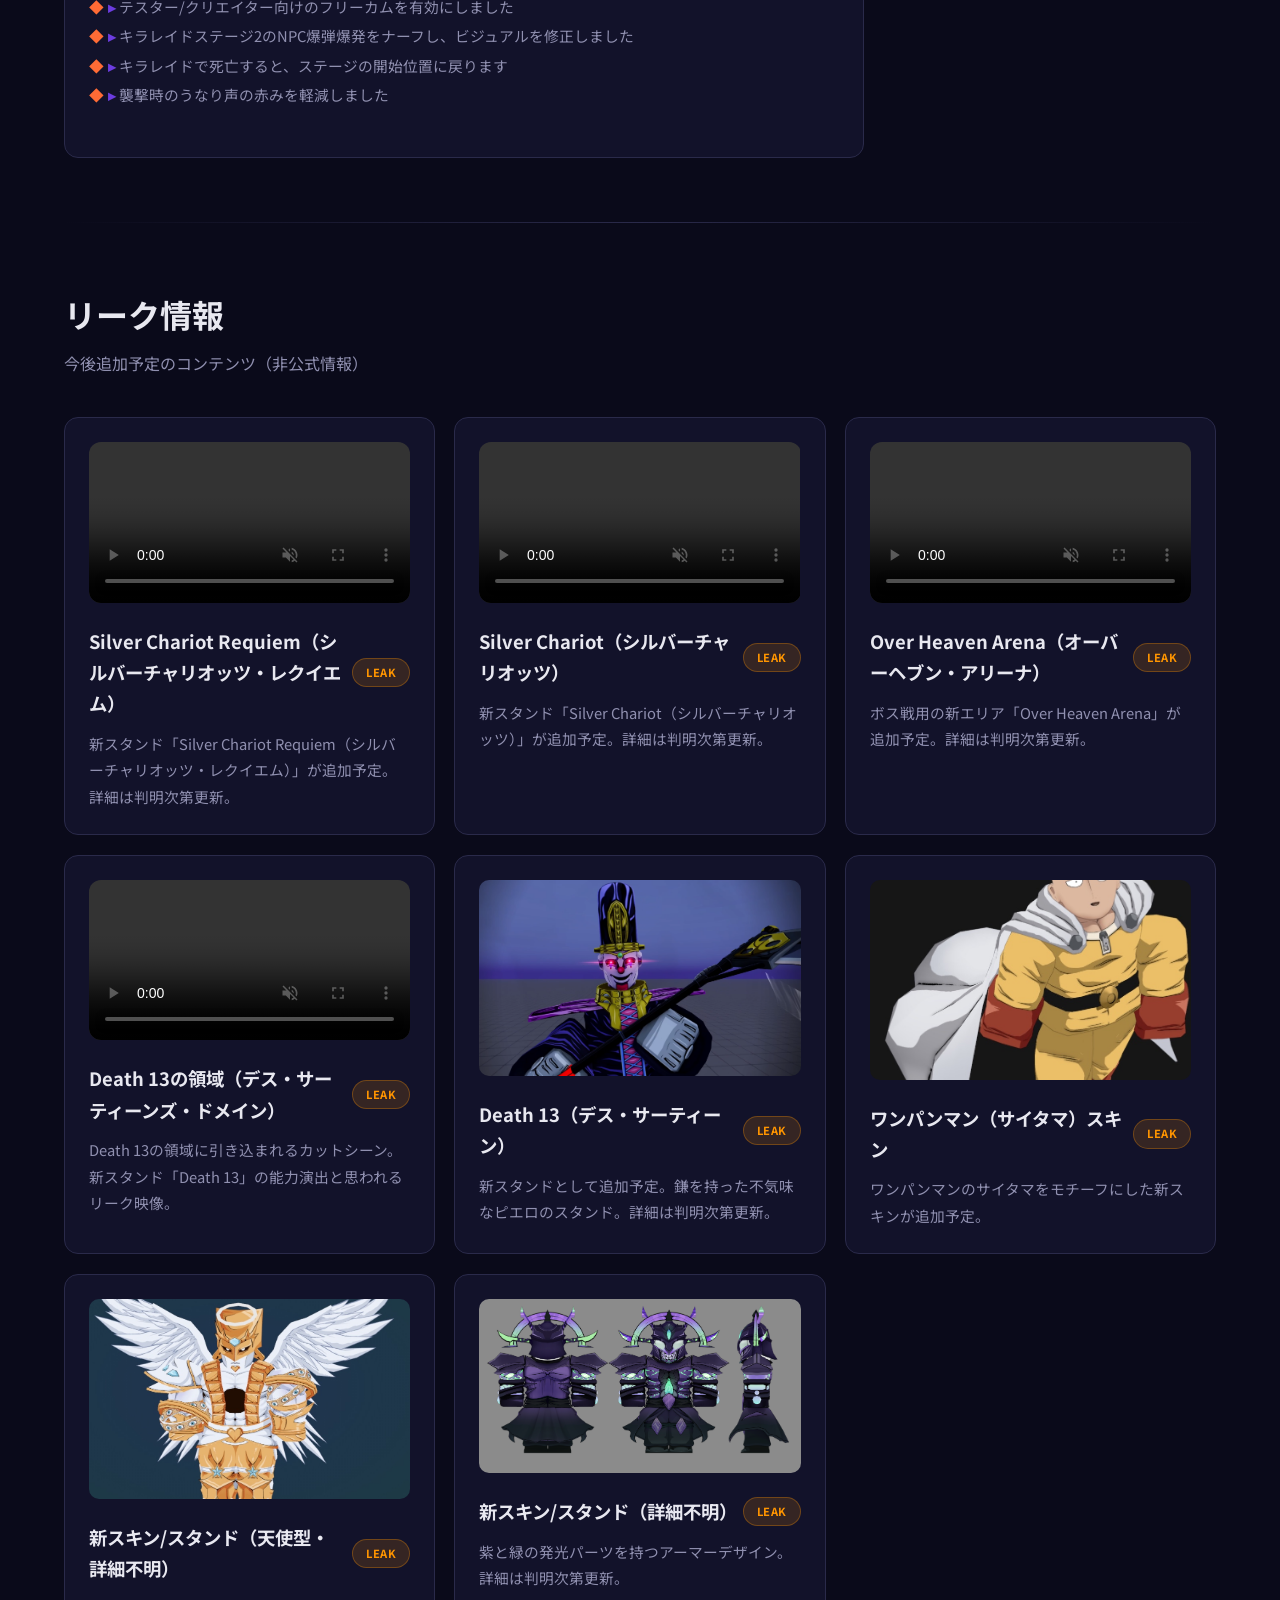
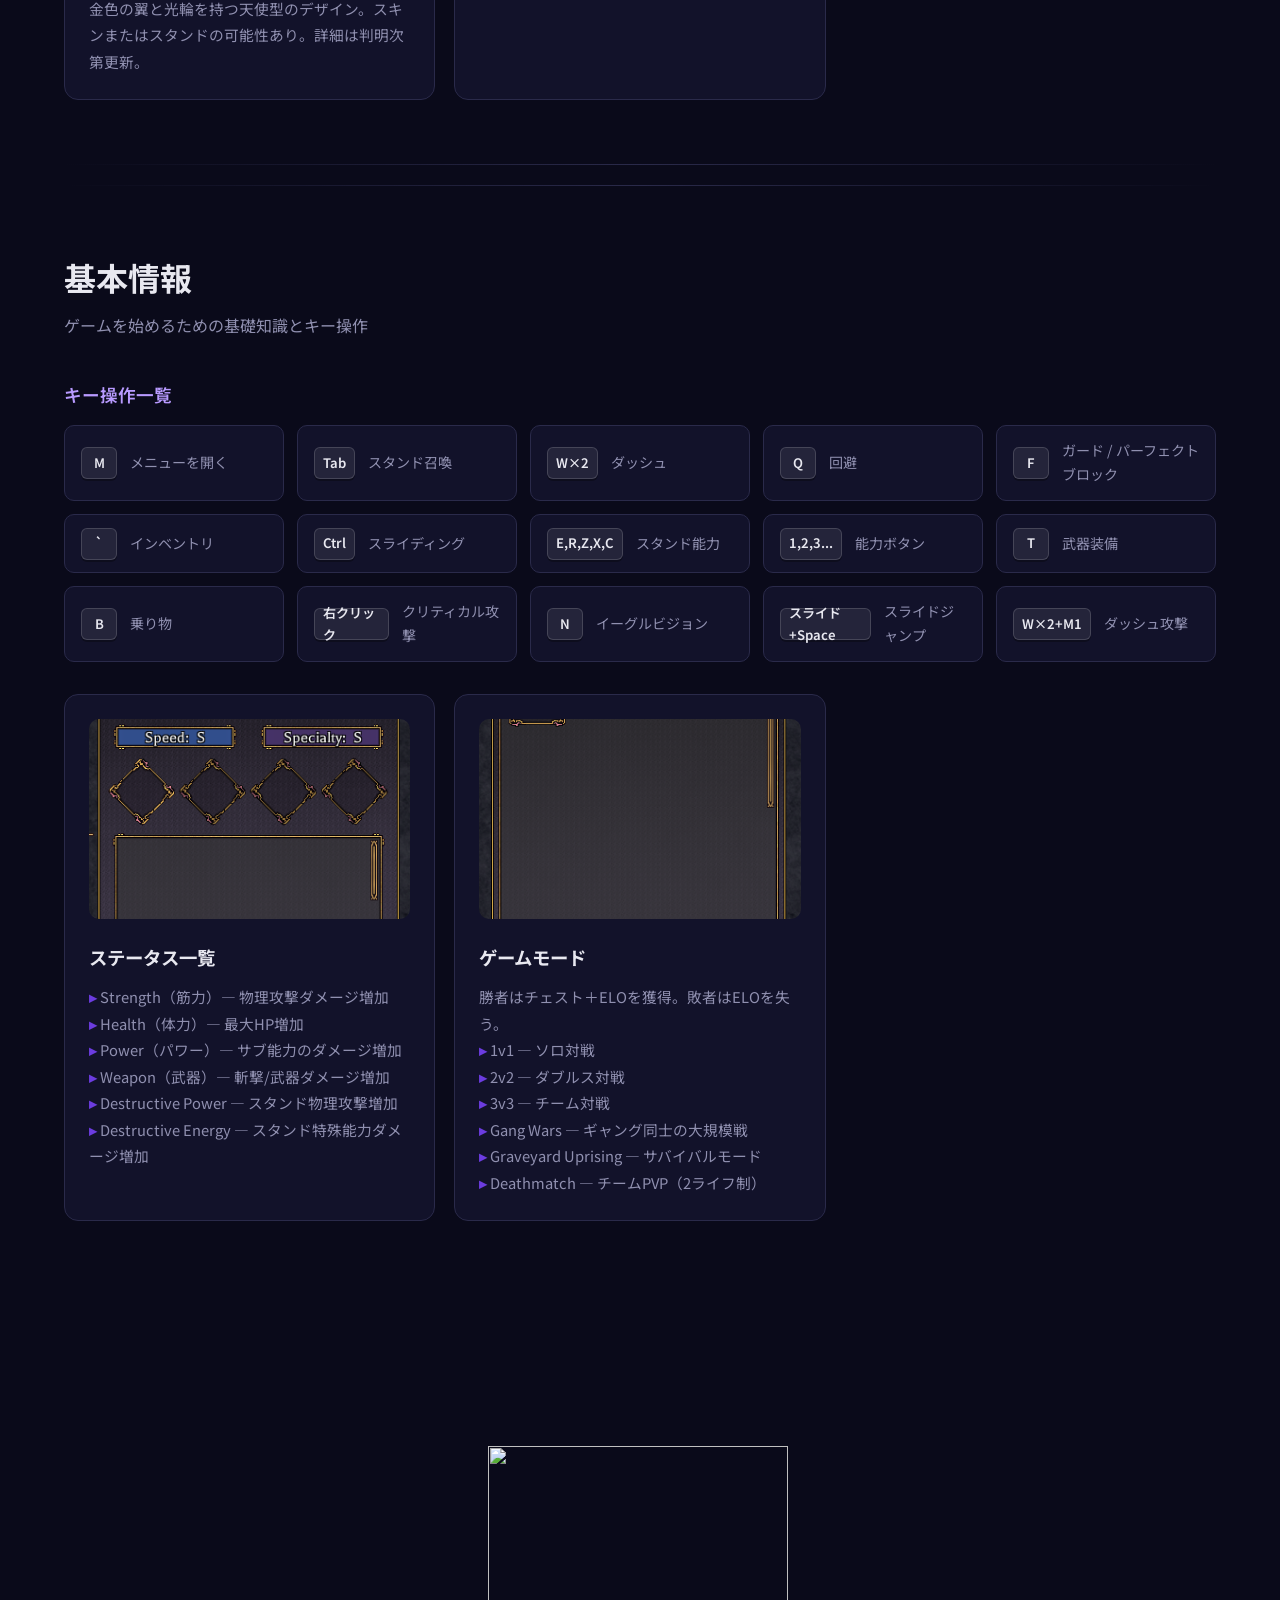
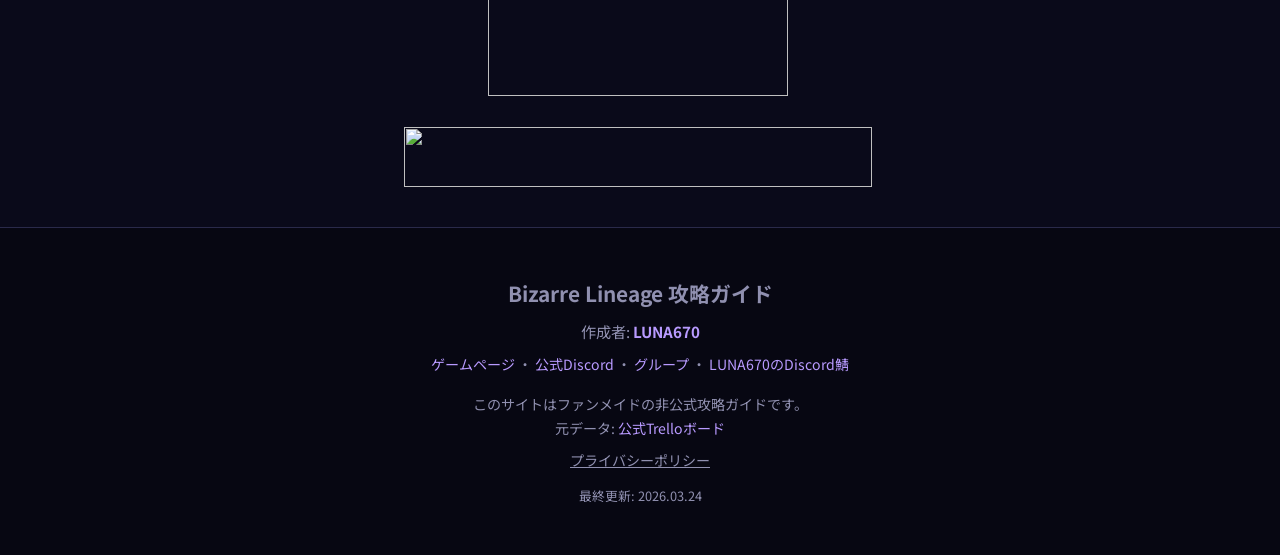
==== commit 3d258572: "全ページにA8.net DMM広告バナーを追加 Co-Authored-By: Claude Opus 4.6 <noreply@anthropic.com>" ====
--- a/index.html
+++ b/index.html
@@ -307,6 +307,13 @@
         <img border="0" width="1" height="1" src="https://www13.a8.net/0.gif?a8mat=4AZNCF+BTOYB6+5U2I+601S1" alt="">
     </div>
 
+    <!-- A8.net DMM -->
+    <div style="text-align:center; margin:1.5rem auto;">
+        <a href="https://px.a8.net/svt/ejp?a8mat=4AZNCF+FW5L4I+348+6O9OX" rel="nofollow">
+        <img border="0" width="468" height="60" alt="" src="https://www25.a8.net/svt/bgt?aid=260324079961&wid=001&eno=01&mid=s00000000404001121000&mc=1"></a>
+        <img border="0" width="1" height="1" src="https://www14.a8.net/0.gif?a8mat=4AZNCF+FW5L4I+348+6O9OX" alt="">
+    </div>
+
 </main>
 
 <footer>
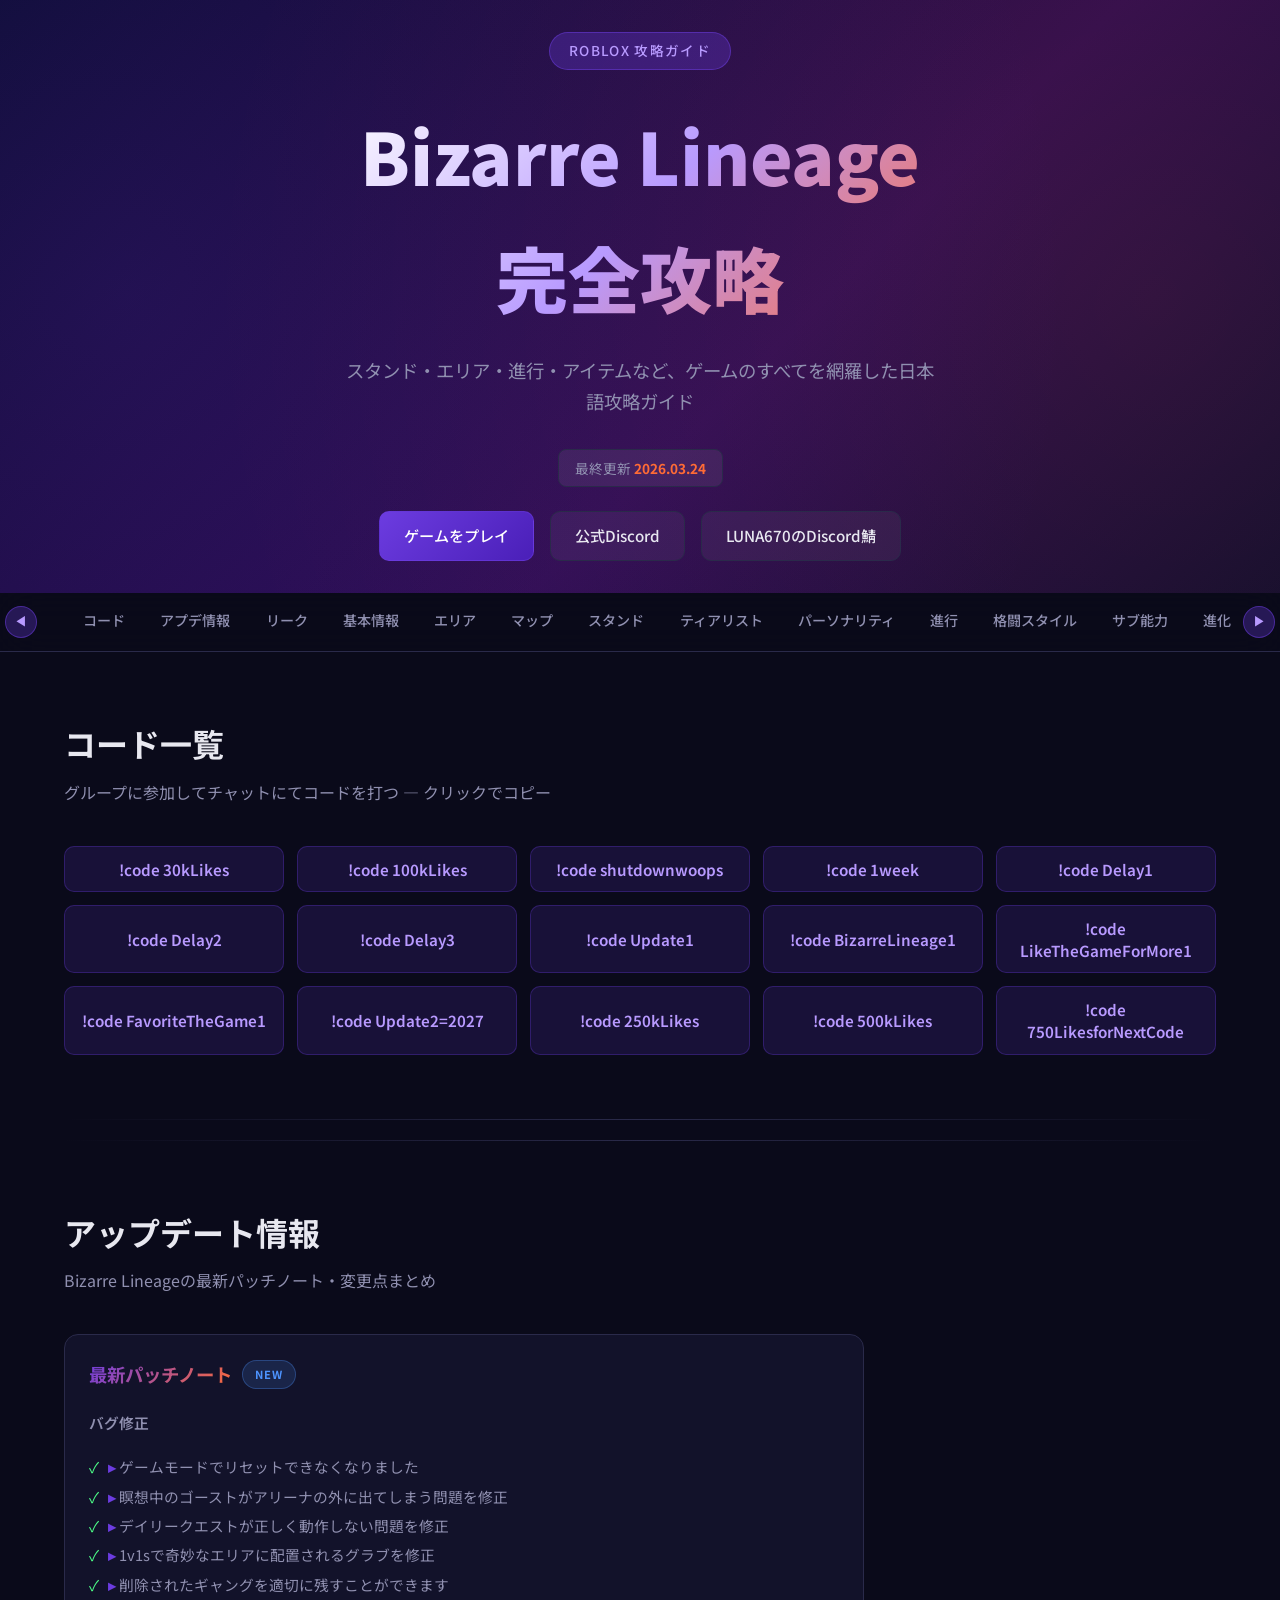
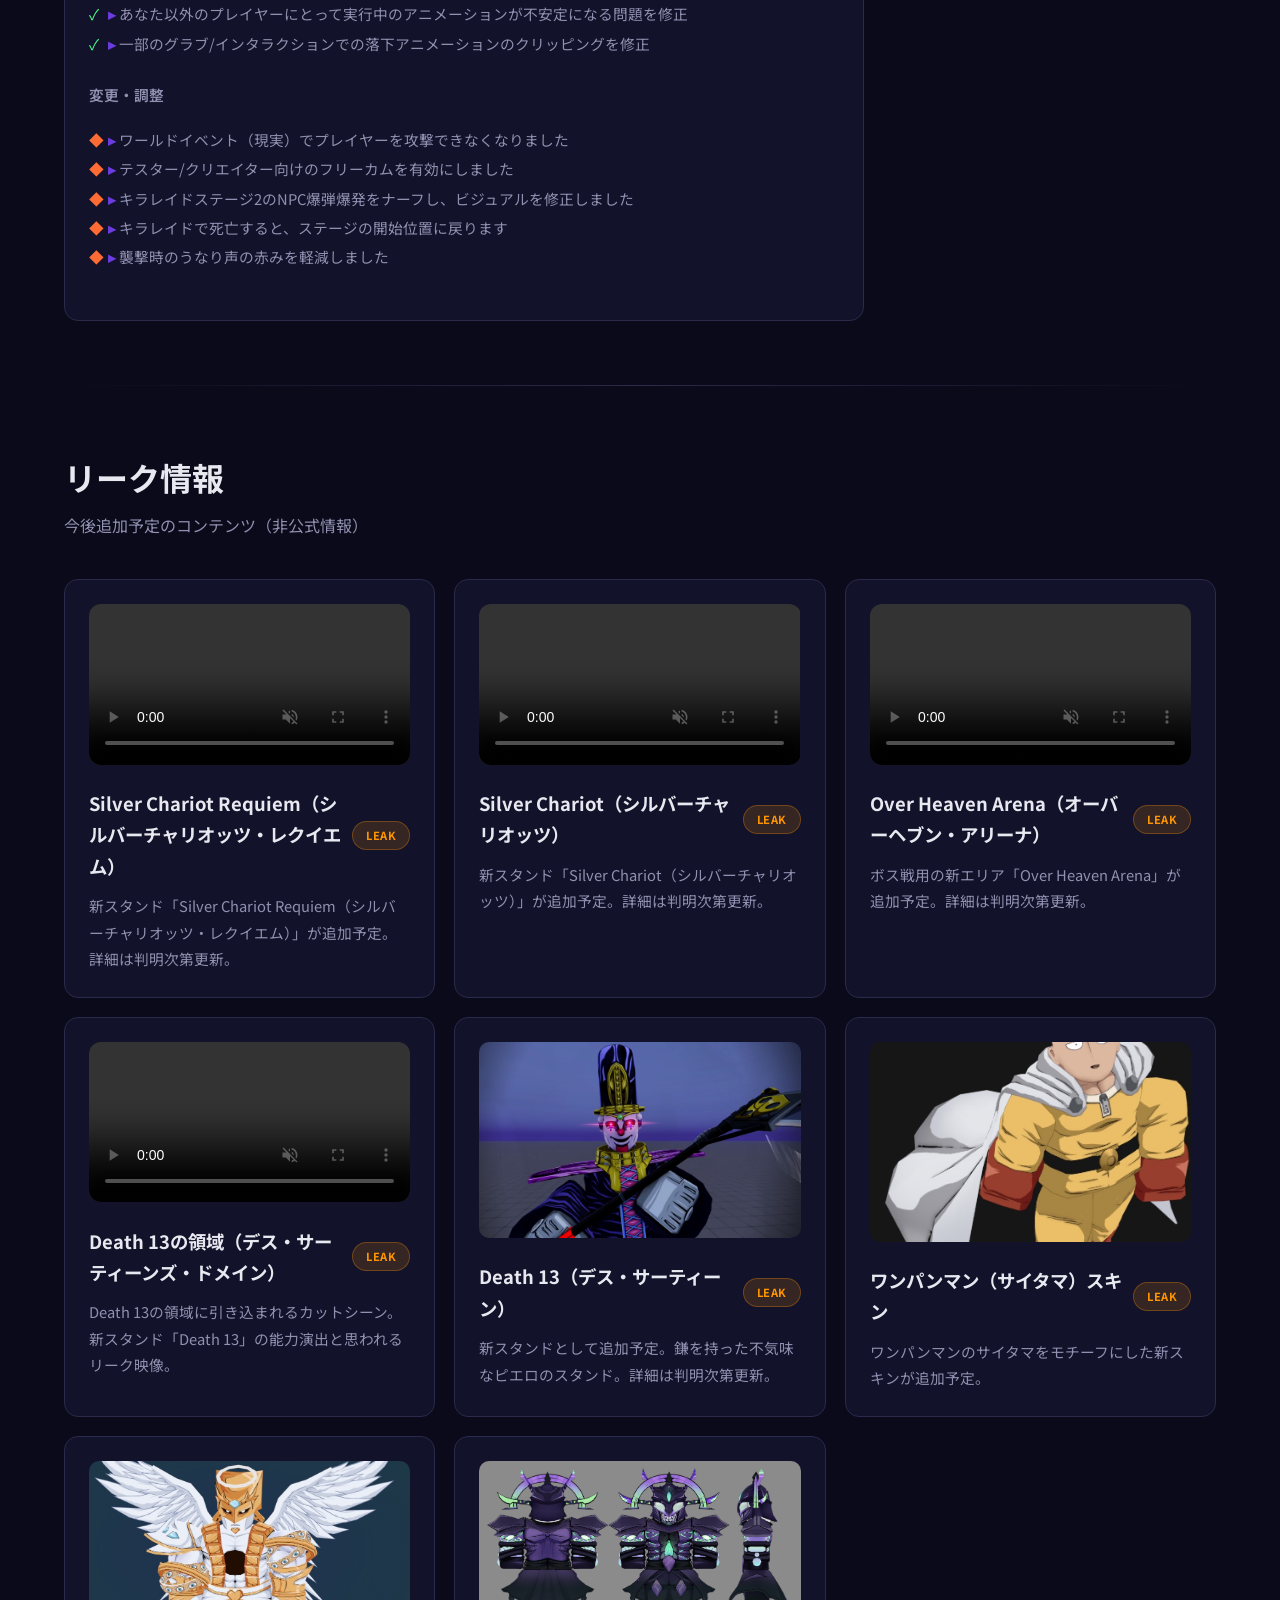
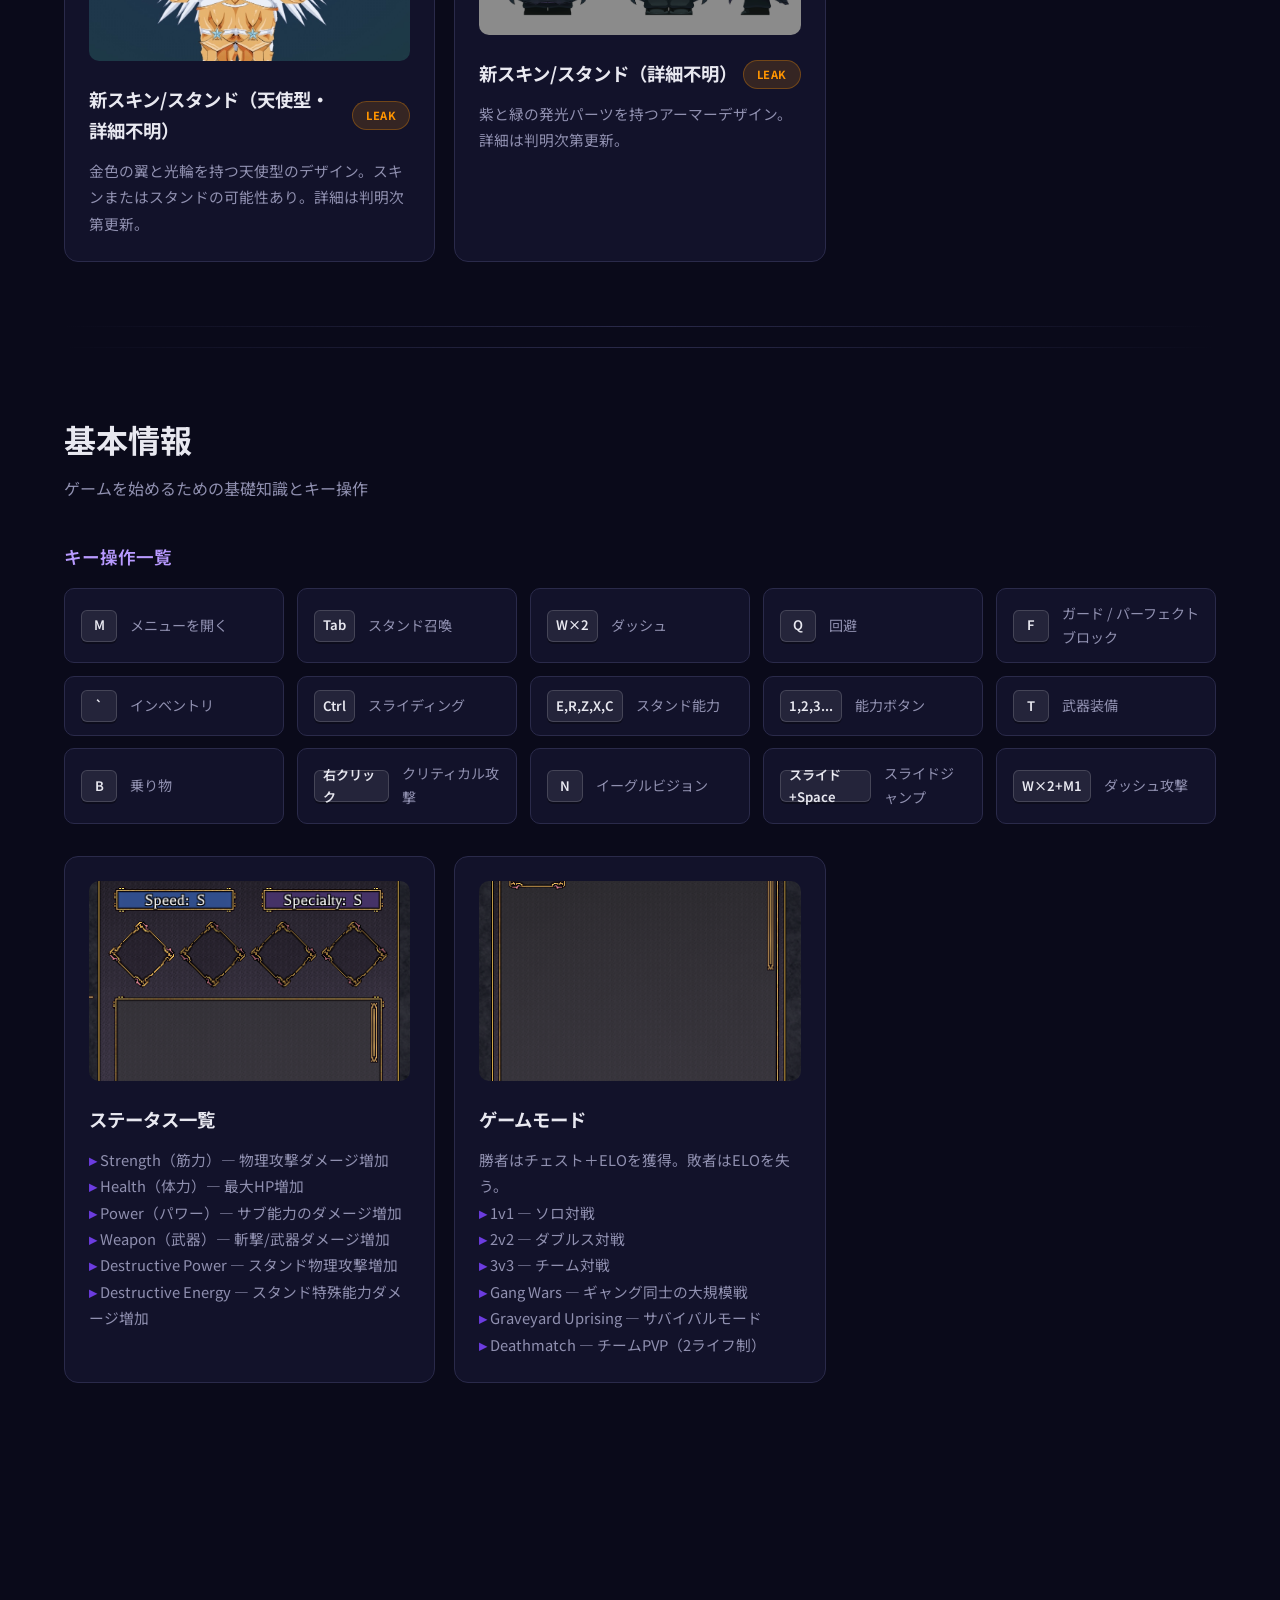
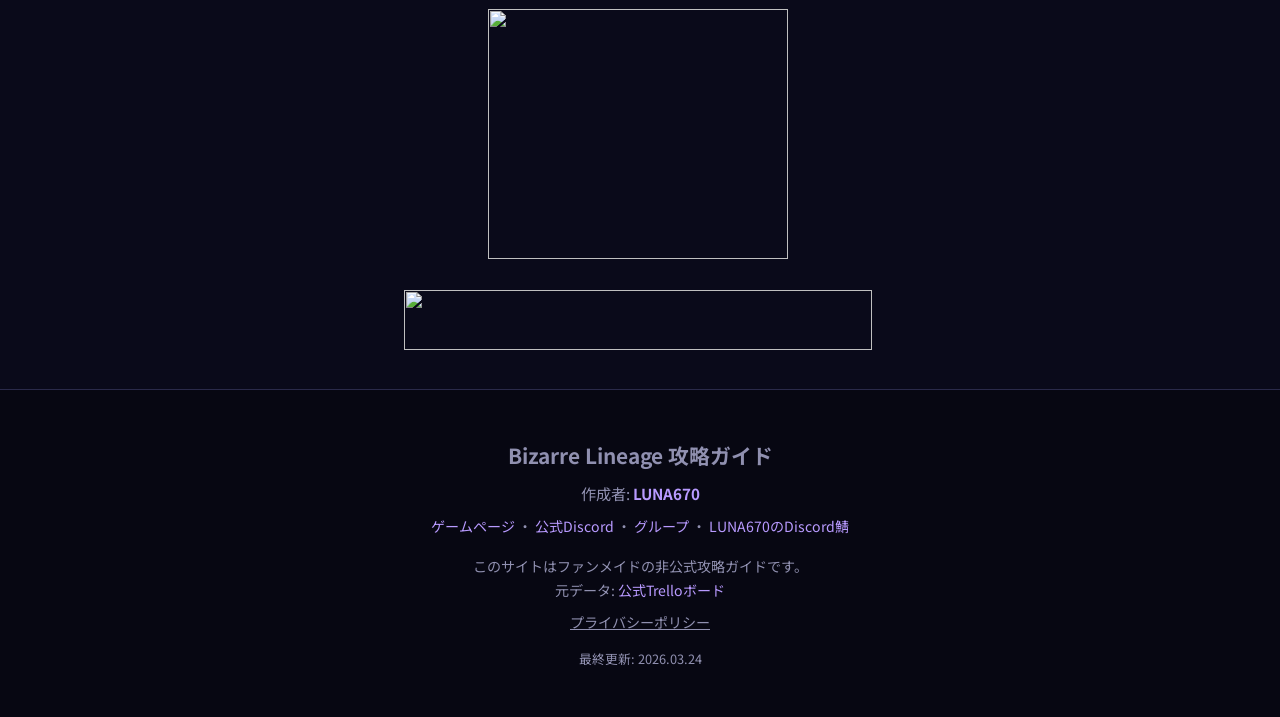
==== commit 399709ad: "スタンド11体追加・コード15個に更新 - stands.html: Silver Chariot, Planet Waves, Diver Down, Death 13, Hermit Purple" ====
--- a/index.html
+++ b/index.html
@@ -77,8 +77,19 @@
         <div style="display:grid; grid-template-columns:repeat(auto-fill,minmax(220px,1fr)); gap:.8rem;">
             <button class="code-copy-btn" onclick="copyCode(this)">!code 30kLikes</button>
             <button class="code-copy-btn" onclick="copyCode(this)">!code 100kLikes</button>
-            <button class="code-copy-btn" onclick="copyCode(this)">!code shutdownoops</button>
+            <button class="code-copy-btn" onclick="copyCode(this)">!code shutdownwoops</button>
             <button class="code-copy-btn" onclick="copyCode(this)">!code 1week</button>
+            <button class="code-copy-btn" onclick="copyCode(this)">!code Delay1</button>
+            <button class="code-copy-btn" onclick="copyCode(this)">!code Delay2</button>
+            <button class="code-copy-btn" onclick="copyCode(this)">!code Delay3</button>
+            <button class="code-copy-btn" onclick="copyCode(this)">!code Update1</button>
+            <button class="code-copy-btn" onclick="copyCode(this)">!code BizarreLineage1</button>
+            <button class="code-copy-btn" onclick="copyCode(this)">!code LikeTheGameForMore1</button>
+            <button class="code-copy-btn" onclick="copyCode(this)">!code FavoriteTheGame1</button>
+            <button class="code-copy-btn" onclick="copyCode(this)">!code Update2=2027</button>
+            <button class="code-copy-btn" onclick="copyCode(this)">!code 250kLikes</button>
+            <button class="code-copy-btn" onclick="copyCode(this)">!code 500kLikes</button>
+            <button class="code-copy-btn" onclick="copyCode(this)">!code 750LikesforNextCode</button>
         </div>
     </section>
 
